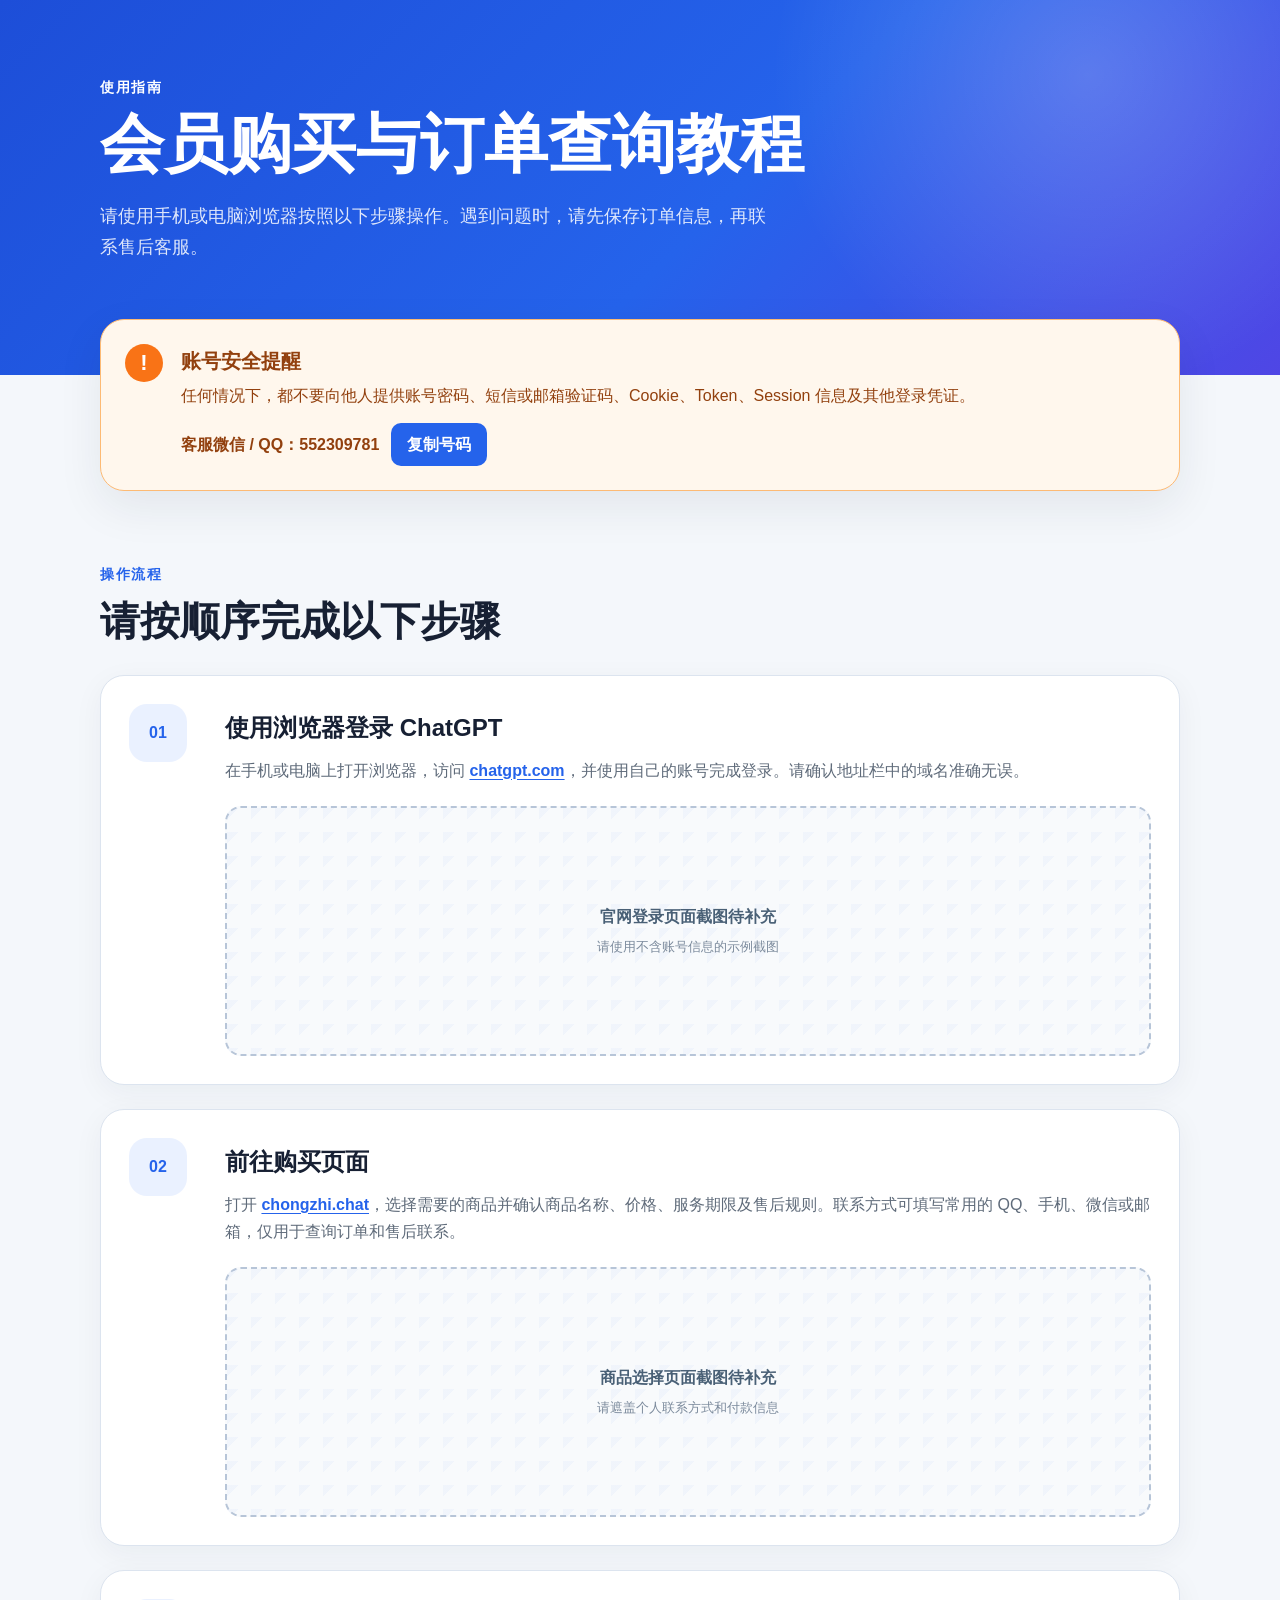
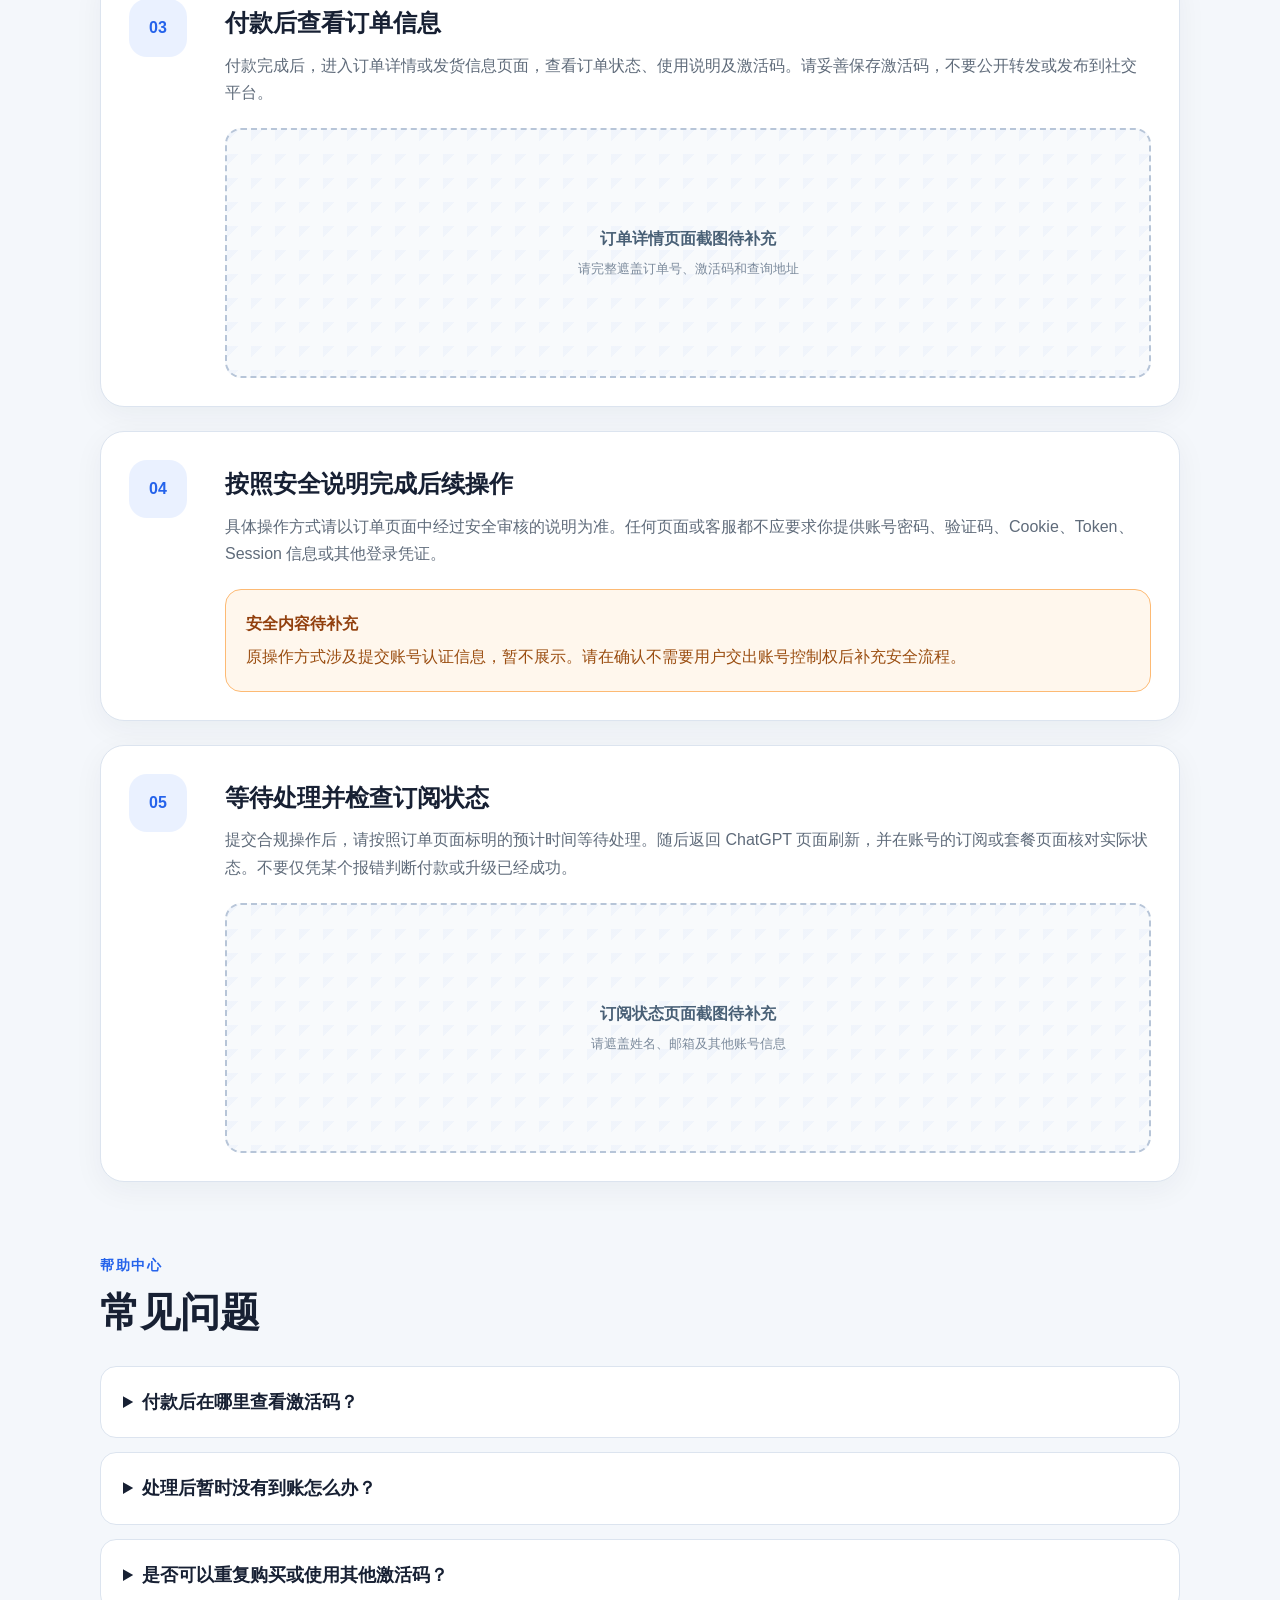
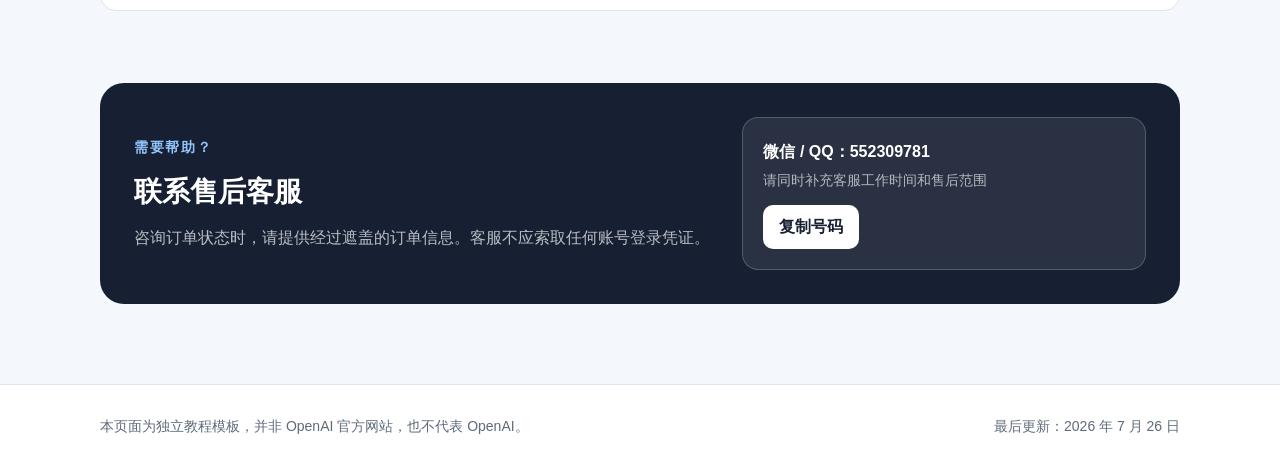
==== jiaocheng/index.html @ a8b417e3 "Add files via upload" ====
<!doctype html>
<html lang="zh-CN">
<head>
  <meta charset="utf-8">
  <meta name="viewport" content="width=device-width, initial-scale=1">
  <meta name="description" content="会员购买、订单查询与到账检查教程">
  <title>会员购买与订单查询教程</title>
  <link rel="stylesheet" href="./css/style.css">
</head>
<body>
  <header class="hero">
    <div class="container">
      <span class="eyebrow">使用指南</span>
      <h1>会员购买与订单查询教程</h1>
      <p class="hero-copy">请使用手机或电脑浏览器按照以下步骤操作。遇到问题时，请先保存订单信息，再联系售后客服。</p>
    </div>
  </header>

  <main class="container">
    <aside class="security-notice" aria-labelledby="security-title">
      <div class="notice-icon" aria-hidden="true">!</div>
      <div>
        <h2 id="security-title">账号安全提醒</h2>
        <p>任何情况下，都不要向他人提供账号密码、短信或邮箱验证码、Cookie、Token、Session 信息及其他登录凭证。</p>
        <div class="contact-copy-row">
          <strong>客服微信 / QQ：552309781</strong>
          <button class="copy-button" type="button" data-copy="552309781">复制号码</button>
        </div>
      </div>
    </aside>

    <section class="section" aria-labelledby="steps-title">
      <div class="section-heading">
        <span>操作流程</span>
        <h2 id="steps-title">请按顺序完成以下步骤</h2>
      </div>

      <ol class="steps">
        <li class="step-card">
          <div class="step-number" aria-hidden="true">01</div>
          <div class="step-content">
            <h3>使用浏览器登录 ChatGPT</h3>
            <p>在手机或电脑上打开浏览器，访问 <a href="https://chatgpt.com/" target="_blank" rel="noopener noreferrer">chatgpt.com</a>，并使用自己的账号完成登录。请确认地址栏中的域名准确无误。</p>
            <div class="image-placeholder" role="img" aria-label="步骤一图片占位">
              <span>官网登录页面截图待补充</span>
              <small>请使用不含账号信息的示例截图</small>
            </div>
          </div>
        </li>

        <li class="step-card">
          <div class="step-number" aria-hidden="true">02</div>
          <div class="step-content">
            <h3>前往购买页面</h3>
            <p>打开 <a href="https://chongzhi.chat/" target="_blank" rel="noopener noreferrer">chongzhi.chat</a>，选择需要的商品并确认商品名称、价格、服务期限及售后规则。联系方式可填写常用的 QQ、手机、微信或邮箱，仅用于查询订单和售后联系。</p>
            <div class="image-placeholder" role="img" aria-label="步骤二图片占位">
              <span>商品选择页面截图待补充</span>
              <small>请遮盖个人联系方式和付款信息</small>
            </div>
          </div>
        </li>

        <li class="step-card">
          <div class="step-number" aria-hidden="true">03</div>
          <div class="step-content">
            <h3>付款后查看订单信息</h3>
            <p>付款完成后，进入订单详情或发货信息页面，查看订单状态、使用说明及激活码。请妥善保存激活码，不要公开转发或发布到社交平台。</p>
            <div class="image-placeholder" role="img" aria-label="步骤三图片占位">
              <span>订单详情页面截图待补充</span>
              <small>请完整遮盖订单号、激活码和查询地址</small>
            </div>
          </div>
        </li>

        <li class="step-card">
          <div class="step-number" aria-hidden="true">04</div>
          <div class="step-content">
            <h3>按照安全说明完成后续操作</h3>
            <p>具体操作方式请以订单页面中经过安全审核的说明为准。任何页面或客服都不应要求你提供账号密码、验证码、Cookie、Token、Session 信息或其他登录凭证。</p>
            <div class="review-placeholder" role="note" aria-label="安全说明待补充">
              <strong>安全内容待补充</strong>
              <span>原操作方式涉及提交账号认证信息，暂不展示。请在确认不需要用户交出账号控制权后补充安全流程。</span>
            </div>
          </div>
        </li>

        <li class="step-card">
          <div class="step-number" aria-hidden="true">05</div>
          <div class="step-content">
            <h3>等待处理并检查订阅状态</h3>
            <p>提交合规操作后，请按照订单页面标明的预计时间等待处理。随后返回 ChatGPT 页面刷新，并在账号的订阅或套餐页面核对实际状态。不要仅凭某个报错判断付款或升级已经成功。</p>
            <div class="image-placeholder" role="img" aria-label="步骤五图片占位">
              <span>订阅状态页面截图待补充</span>
              <small>请遮盖姓名、邮箱及其他账号信息</small>
            </div>
          </div>
        </li>
      </ol>
    </section>

    <section class="section" aria-labelledby="faq-title">
      <div class="section-heading">
        <span>帮助中心</span>
        <h2 id="faq-title">常见问题</h2>
      </div>

      <div class="faq-list">
        <details>
          <summary>付款后在哪里查看激活码？</summary>
          <p>请返回订单详情或发货信息页面查看。不要在公开场合展示激活码、订单查询地址或完整订单号。</p>
        </details>
        <details>
          <summary>处理后暂时没有到账怎么办？</summary>
          <p>请先刷新 ChatGPT 页面，并在账号的订阅或套餐页面核对状态。如果超过订单页面标明的预计处理时间，请保存订单号并联系客服查询。</p>
        </details>
        <details>
          <summary>是否可以重复购买或使用其他激活码？</summary>
          <p>状态尚未确认时，请不要立即重复购买或使用其他激活码，以免造成重复订单或影响售后核查。请先联系售后确认当前订单状态。</p>
        </details>
      </div>
    </section>

    <section class="contact-card" aria-labelledby="contact-title">
      <div>
        <span class="eyebrow">需要帮助？</span>
        <h2 id="contact-title">联系售后客服</h2>
        <p>咨询订单状态时，请提供经过遮盖的订单信息。客服不应索取任何账号登录凭证。</p>
      </div>
      <div class="contact-placeholder">
        <strong>微信 / QQ：552309781</strong>
        <span>请同时补充客服工作时间和售后范围</span>
        <button class="copy-button copy-button-light" type="button" data-copy="552309781">复制号码</button>
      </div>
    </section>
  </main>

  <dialog class="image-dialog" id="image-dialog" aria-label="教程图片预览">
    <button class="dialog-close" type="button" aria-label="关闭图片">×</button>
    <img id="dialog-image" src="" alt="">
  </dialog>

  <footer>
    <div class="container">
      <p>本页面为独立教程模板，并非 OpenAI 官方网站，也不代表 OpenAI。</p>
      <p>最后更新：2026 年 7 月 26 日</p>
    </div>
  </footer>
  <script src="./js/tutorial.js"></script>
</body>
</html>
---- jiaocheng/css/style.css ----
:root {
  --background: #f4f7fb;
  --surface: #ffffff;
  --text: #172033;
  --muted: #5f6b7a;
  --primary: #2563eb;
  --primary-soft: #eaf1ff;
  --border: #dce4ef;
  --warning: #92400e;
  --warning-background: #fff7ed;
  --warning-border: #fdba74;
  --shadow: 0 16px 45px rgba(23, 32, 51, 0.08);
  --radius-large: 24px;
  --radius-medium: 16px;
}

* {
  box-sizing: border-box;
}

html {
  scroll-behavior: smooth;
}

body {
  margin: 0;
  background: var(--background);
  color: var(--text);
  font-family: -apple-system, BlinkMacSystemFont, "Segoe UI", "PingFang SC",
    "Hiragino Sans GB", "Microsoft YaHei", sans-serif;
  line-height: 1.7;
}

.container {
  width: min(1080px, calc(100% - 40px));
  margin: 0 auto;
}

.hero {
  padding: 76px 0 112px;
  color: #ffffff;
  background:
    radial-gradient(circle at 85% 20%, rgba(255, 255, 255, 0.2), transparent 28%),
    linear-gradient(135deg, #1d4ed8 0%, #2563eb 56%, #4f46e5 100%);
}

.eyebrow,
.section-heading span {
  display: block;
  margin-bottom: 8px;
  font-size: 14px;
  font-weight: 700;
  letter-spacing: 0.12em;
  text-transform: uppercase;
}

.hero h1 {
  margin: 0;
  font-size: clamp(38px, 7vw, 64px);
  line-height: 1.15;
}

.hero-copy {
  max-width: 680px;
  margin: 20px 0 0;
  color: rgba(255, 255, 255, 0.85);
  font-size: 18px;
}

main {
  position: relative;
  margin-top: -56px !important;
  padding-bottom: 80px;
}

.security-notice {
  display: flex;
  gap: 18px;
  align-items: flex-start;
  padding: 24px;
  border: 1px solid var(--warning-border);
  border-radius: var(--radius-large);
  background: var(--warning-background);
  color: var(--warning);
  box-shadow: var(--shadow);
}

.notice-icon {
  display: grid;
  flex: 0 0 38px;
  width: 38px;
  height: 38px;
  place-items: center;
  border-radius: 50%;
  background: #f97316;
  color: #ffffff;
  font-size: 22px;
  font-weight: 800;
}

.security-notice h2,
.security-notice p {
  margin: 0;
}

.security-notice h2 {
  margin-bottom: 4px;
  font-size: 20px;
}

.section {
  padding-top: 72px;
}

.section-heading {
  margin-bottom: 28px;
}

.section-heading span {
  color: var(--primary);
}

.section-heading h2 {
  margin: 0;
  font-size: clamp(28px, 5vw, 40px);
  line-height: 1.3;
}

.steps {
  display: grid;
  gap: 24px;
  margin: 0;
  padding: 0;
  list-style: none;
}

.step-card {
  display: grid;
  grid-template-columns: 72px minmax(0, 1fr);
  gap: 24px;
  padding: 28px;
  border: 1px solid var(--border);
  border-radius: var(--radius-large);
  background: var(--surface);
  box-shadow: 0 8px 30px rgba(23, 32, 51, 0.05);
}

.step-number {
  display: grid;
  width: 58px;
  height: 58px;
  place-items: center;
  border-radius: 18px;
  background: var(--primary-soft);
  color: var(--primary);
  font-weight: 800;
}

.step-content h3 {
  margin: 4px 0 8px;
  font-size: 24px;
}

.step-content p {
  margin: 0 0 22px;
  color: var(--muted);
}

.image-placeholder {
  display: grid;
  min-height: 250px;
  place-content: center;
  gap: 6px;
  padding: 24px;
  border: 2px dashed #b7c5d8;
  border-radius: var(--radius-medium);
  background:
    linear-gradient(135deg, rgba(37, 99, 235, 0.035) 25%, transparent 25%) 0 0 / 24px 24px,
    #f8fafc;
  color: #496076;
  text-align: center;
}

.image-placeholder span {
  font-weight: 700;
}

.image-placeholder small {
  color: #7b8a9c;
}

.tutorial-image {
  display: block;
  width: min(100%, 720px);
  aspect-ratio: 16 / 9;
  margin: 18px auto 0;
  border: 1px solid var(--border);
  border-radius: var(--radius-medium);
  background: #f4f7fb;
  object-fit: contain;
  cursor: zoom-in;
}

.tutorial-image:focus-visible {
  outline: 3px solid rgba(37, 99, 235, 0.4);
  outline-offset: 4px;
}

.review-placeholder {
  display: grid;
  gap: 6px;
  padding: 20px;
  border: 1px solid var(--warning-border);
  border-radius: var(--radius-medium);
  background: var(--warning-background);
  color: var(--warning);
}

.review-placeholder span {
  color: #9a4d10;
}

.step-content a {
  color: var(--primary);
  font-weight: 700;
  text-underline-offset: 3px;
}

.step-content a:focus-visible {
  outline: 3px solid rgba(37, 99, 235, 0.35);
  outline-offset: 3px;
}

.faq-list {
  display: grid;
  gap: 14px;
}

.faq-list details {
  border: 1px solid var(--border);
  border-radius: var(--radius-medium);
  background: var(--surface);
  overflow: hidden;
}

.faq-list summary {
  padding: 20px 22px;
  cursor: pointer;
  font-size: 18px;
  font-weight: 700;
}

.faq-list summary:focus-visible {
  outline: 3px solid rgba(37, 99, 235, 0.35);
  outline-offset: -3px;
}

.faq-list details p {
  margin: 0;
  padding: 0 22px 22px;
  color: var(--muted);
}

.contact-card {
  display: grid;
  grid-template-columns: 1fr minmax(260px, 0.7fr);
  gap: 32px;
  align-items: center;
  margin-top: 72px;
  padding: 34px;
  border-radius: var(--radius-large);
  background: var(--text);
  color: #ffffff;
}

.contact-card h2,
.contact-card p {
  margin: 0;
}

.contact-card h2 {
  margin-bottom: 8px;
  font-size: 28px;
}

.contact-card p {
  color: rgba(255, 255, 255, 0.7);
}

.contact-card .eyebrow {
  color: #93c5fd;
}

.contact-placeholder {
  display: grid;
  gap: 3px;
  padding: 20px;
  border: 1px solid rgba(255, 255, 255, 0.2);
  border-radius: var(--radius-medium);
  background: rgba(255, 255, 255, 0.08);
}

.contact-placeholder span {
  color: rgba(255, 255, 255, 0.65);
  font-size: 14px;
}

.contact-copy-row {
  display: flex;
  flex-wrap: wrap;
  gap: 12px;
  align-items: center;
  margin-top: 14px;
}

.copy-button {
  min-height: 40px;
  padding: 8px 16px;
  border: 0;
  border-radius: 10px;
  background: var(--primary);
  color: #ffffff;
  font: inherit;
  font-weight: 700;
  cursor: pointer;
}

.copy-button:hover {
  background: #1d4ed8;
}

.copy-button:focus-visible {
  outline: 3px solid rgba(37, 99, 235, 0.4);
  outline-offset: 3px;
}

.copy-button-light {
  width: fit-content;
  margin-top: 10px;
  background: #ffffff;
  color: var(--text);
}

.copy-button-light:hover {
  background: var(--primary-soft);
}

.image-dialog {
  width: min(94vw, 1280px);
  max-width: none;
  padding: 48px 18px 18px;
  border: 0;
  border-radius: 18px;
  background: #111827;
}

.image-dialog::backdrop {
  background: rgba(0, 0, 0, 0.82);
}

.image-dialog img {
  display: block;
  width: 100%;
  max-height: 82vh;
  object-fit: contain;
}

.dialog-close {
  position: absolute;
  top: 8px;
  right: 12px;
  display: grid;
  width: 38px;
  height: 38px;
  place-items: center;
  border: 0;
  border-radius: 50%;
  background: rgba(255, 255, 255, 0.14);
  color: #ffffff;
  font-size: 28px;
  line-height: 1;
  cursor: pointer;
}

footer {
  padding: 30px 0;
  border-top: 1px solid var(--border);
  background: var(--surface);
  color: var(--muted);
  font-size: 14px;
}

footer .container {
  display: flex;
  justify-content: space-between;
  gap: 24px;
}

footer p {
  margin: 0;
}

@media (max-width: 720px) {
  .container {
    width: min(100% - 28px, 1080px);
  }

  .hero {
    padding: 56px 0 96px;
  }

  .hero-copy {
    font-size: 16px;
  }

  .security-notice {
    padding: 20px;
  }

  .section {
    padding-top: 52px;
  }

  .step-card {
    grid-template-columns: 1fr;
    gap: 14px;
    padding: 20px;
  }

  .step-number {
    width: 48px;
    height: 48px;
    border-radius: 14px;
  }

  .step-content h3 {
    font-size: 21px;
  }

  .image-placeholder {
    min-height: 190px;
  }

  .contact-card {
    grid-template-columns: 1fr;
    padding: 26px 22px;
  }

  footer .container {
    flex-direction: column;
    gap: 8px;
  }
}

@media (prefers-reduced-motion: reduce) {
  html {
    scroll-behavior: auto;
  }
}
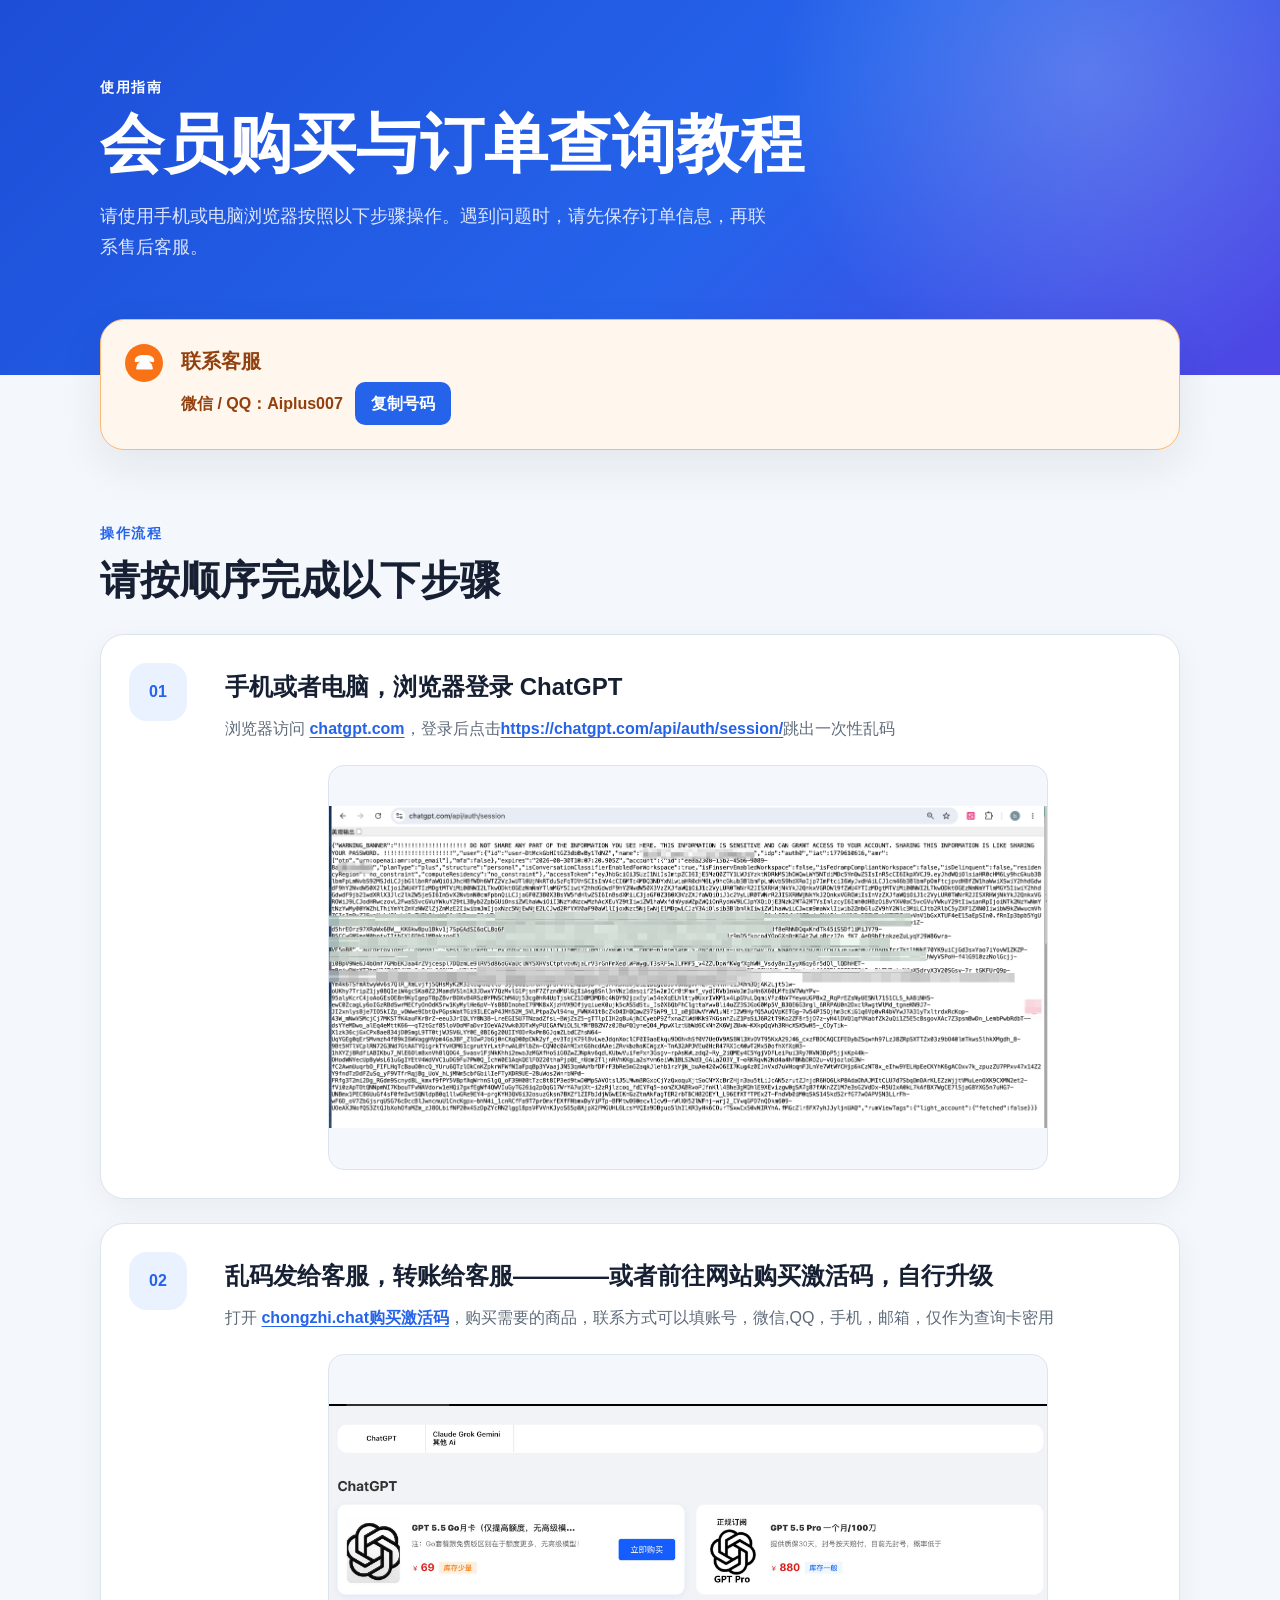
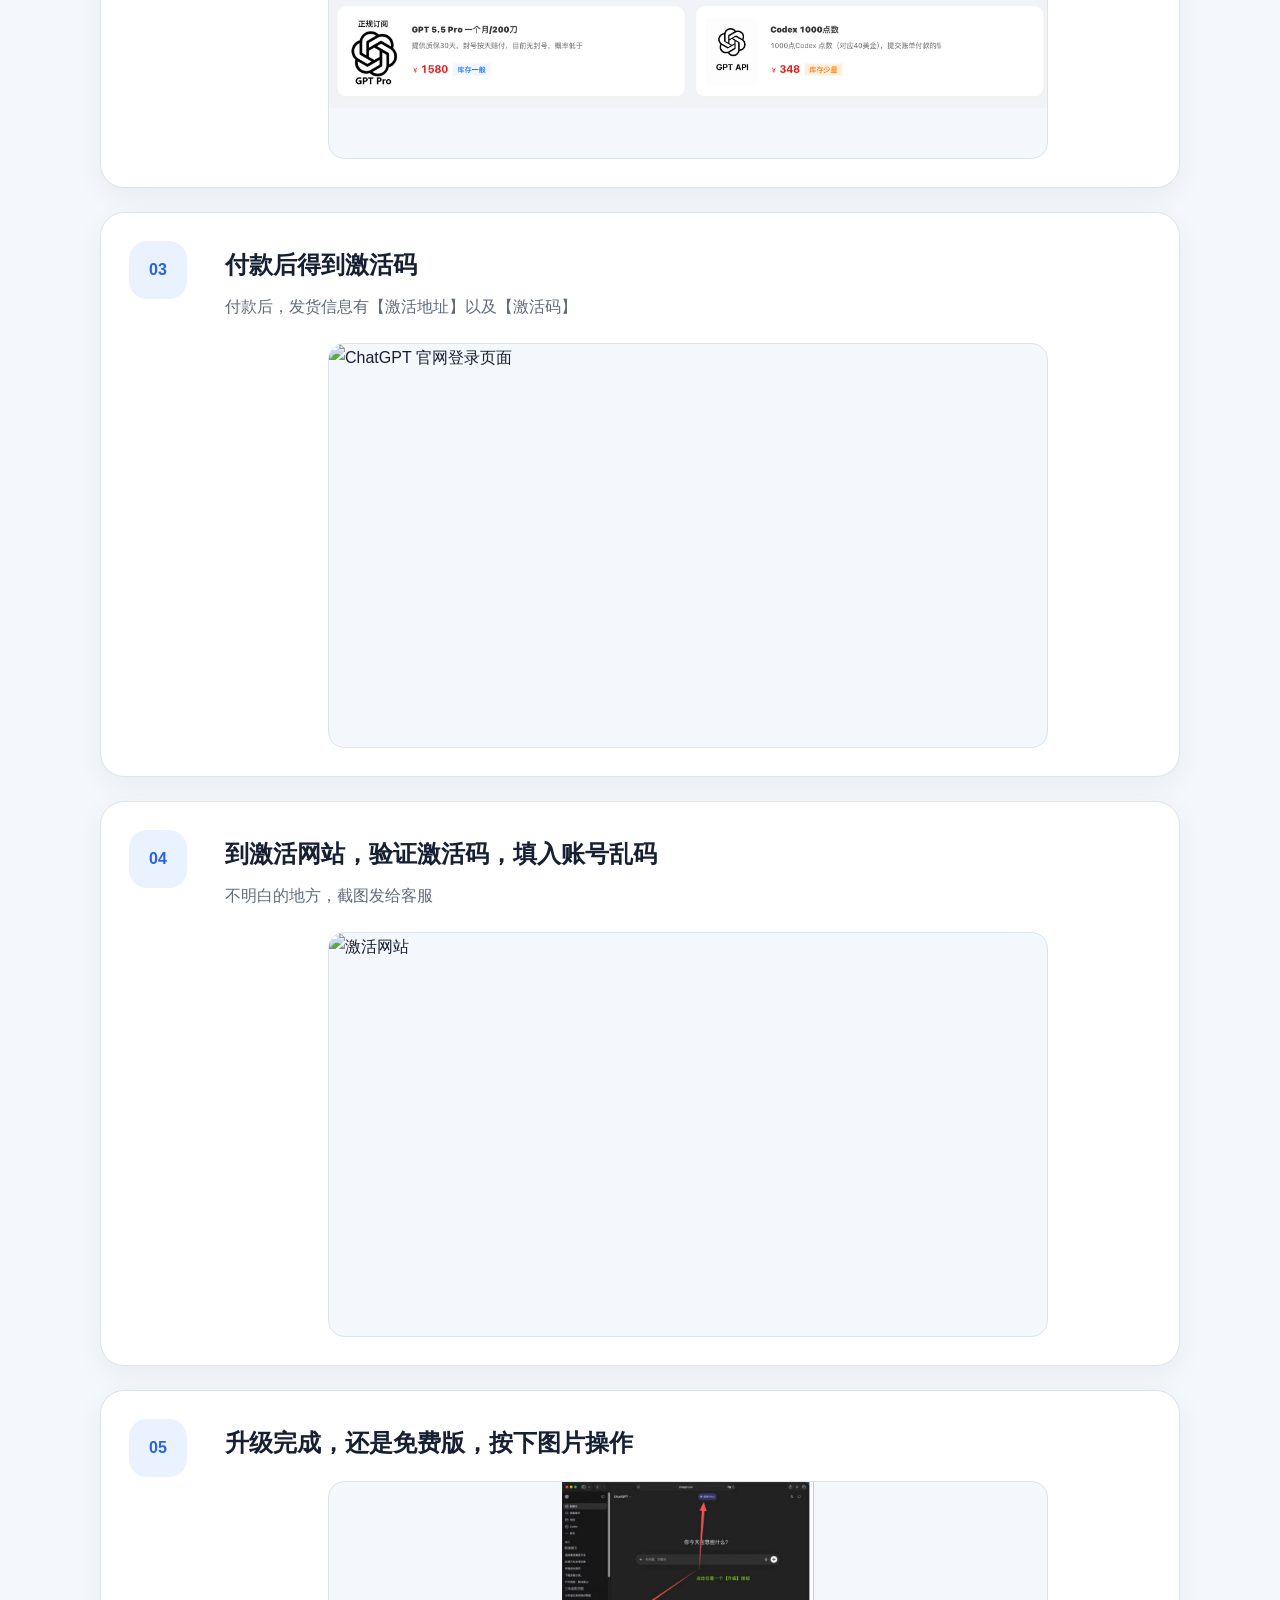
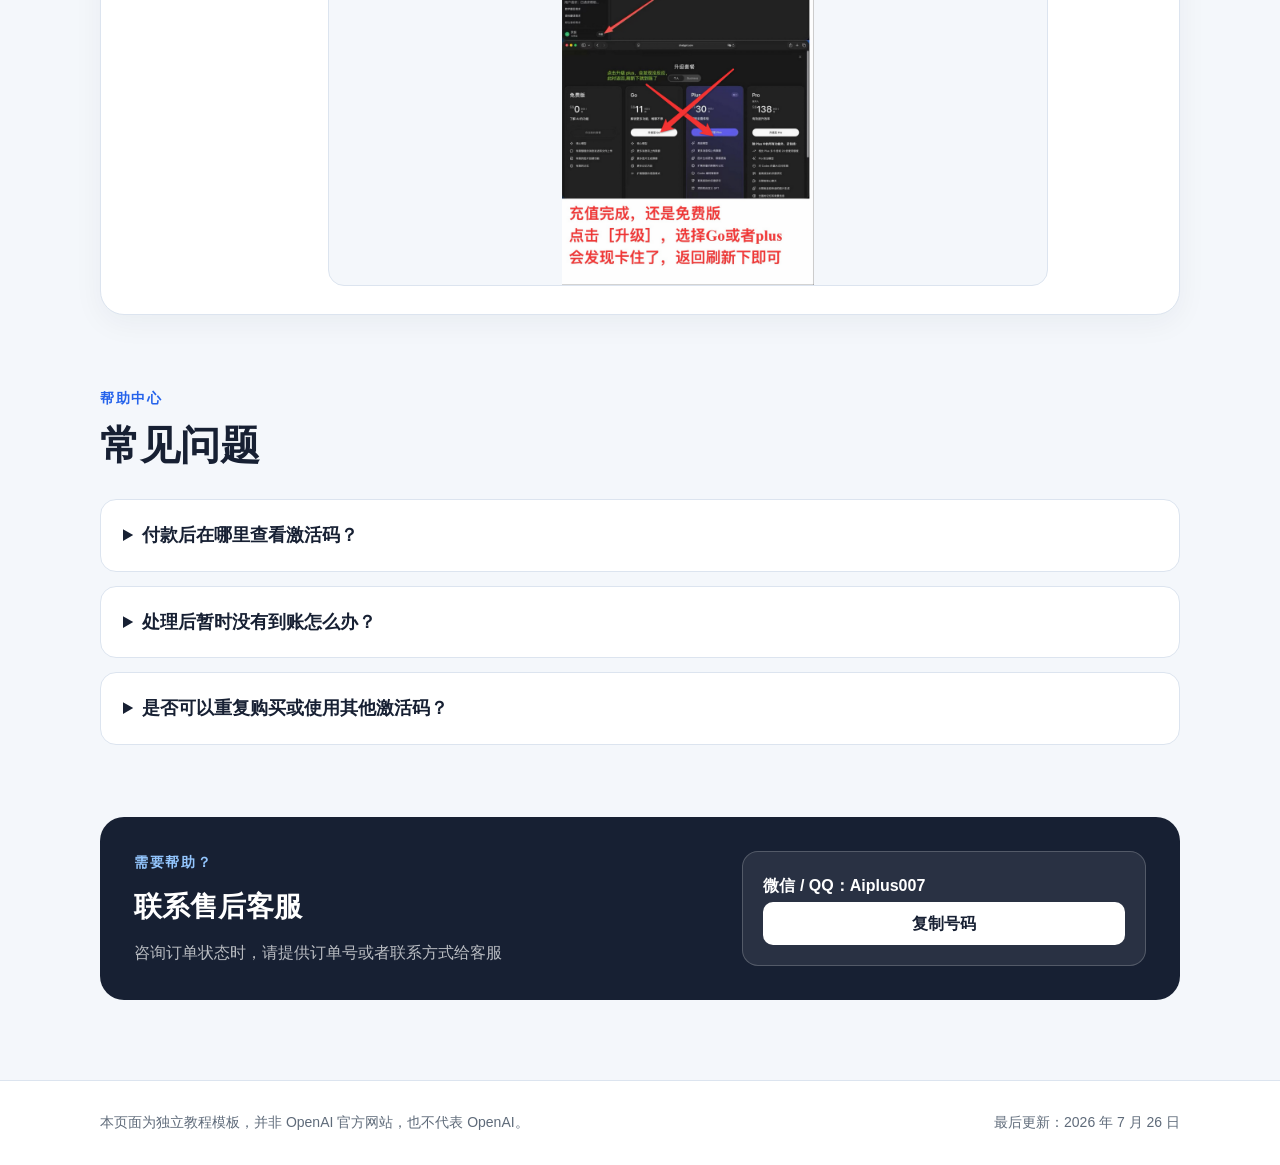
==== commit 327e06f2: "Update index.html" ====
--- a/jiaocheng/index.html
+++ b/jiaocheng/index.html
@@ -3,8 +3,8 @@
 <head>
   <meta charset="utf-8">
   <meta name="viewport" content="width=device-width, initial-scale=1">
-  <meta name="description" content="会员购买、订单查询与到账检查教程">
-  <title>会员购买与订单查询教程</title>
+  <meta name="description" content="GPT Plus升级教程">
+  <title>会员购买与升级教程</title>
   <link rel="stylesheet" href="./css/style.css">
 </head>
 <body>
@@ -17,17 +17,22 @@
   </header>
 
   <main class="container">
-    <aside class="security-notice" aria-labelledby="security-title">
-      <div class="notice-icon" aria-hidden="true">!</div>
-      <div>
-        <h2 id="security-title">账号安全提醒</h2>
-        <p>任何情况下，都不要向他人提供账号密码、短信或邮箱验证码、Cookie、Token、Session 信息及其他登录凭证。</p>
-        <div class="contact-copy-row">
-          <strong>客服微信 / QQ：552309781</strong>
-          <button class="copy-button" type="button" data-copy="552309781">复制号码</button>
-        </div>
-      </div>
-    </aside>
+    <aside class="security-notice" aria-labelledby="service-title">
+  <div class="notice-icon" aria-hidden="true">☎</div>
+  <div>
+    <h2 id="service-title">联系客服</h2>
+
+    <div class="contact-copy-row">
+      <strong>微信 / QQ：Aiplus007</strong>
+      <button
+        class="copy-button"
+        type="button"
+        data-copy="Aiplus007">
+        复制号码
+      </button>
+    </div>
+  </div>
+</aside>
 
     <section class="section" aria-labelledby="steps-title">
       <div class="section-heading">
@@ -39,60 +44,55 @@
         <li class="step-card">
           <div class="step-number" aria-hidden="true">01</div>
           <div class="step-content">
-            <h3>使用浏览器登录 ChatGPT</h3>
-            <p>在手机或电脑上打开浏览器，访问 <a href="https://chatgpt.com/" target="_blank" rel="noopener noreferrer">chatgpt.com</a>，并使用自己的账号完成登录。请确认地址栏中的域名准确无误。</p>
-            <div class="image-placeholder" role="img" aria-label="步骤一图片占位">
-              <span>官网登录页面截图待补充</span>
-              <small>请使用不含账号信息的示例截图</small>
-            </div>
+            <h3>手机或者电脑，浏览器登录 ChatGPT</h3>
+            <p>浏览器访问 <a href="https://chatgpt.com/" target="_blank" rel="noopener noreferrer">chatgpt.com</a>，登录后点击<a href="https://chatgpt.com/api/auth/session/" target="_blank" rel="noopener noreferrer">https://chatgpt.com/api/auth/session/</a>跳出一次性乱码</p>
+            <img class="tutorial-image"
+     src="./images/step-01.jpg"
+     alt="ChatGPT 官网登录页面">
           </div>
         </li>
 
         <li class="step-card">
           <div class="step-number" aria-hidden="true">02</div>
           <div class="step-content">
-            <h3>前往购买页面</h3>
-            <p>打开 <a href="https://chongzhi.chat/" target="_blank" rel="noopener noreferrer">chongzhi.chat</a>，选择需要的商品并确认商品名称、价格、服务期限及售后规则。联系方式可填写常用的 QQ、手机、微信或邮箱，仅用于查询订单和售后联系。</p>
-            <div class="image-placeholder" role="img" aria-label="步骤二图片占位">
-              <span>商品选择页面截图待补充</span>
-              <small>请遮盖个人联系方式和付款信息</small>
-            </div>
+            <h3>乱码发给客服，转账给客服————或者前往网站购买激活码，自行升级</h3>
+            <p>打开 <a href="https://fe.dtyuedan.cn/shop/VA3AB5CB" target="_blank" rel="noopener noreferrer">chongzhi.chat购买激活码</a>，购买需要的商品，联系方式可以填账号，微信,QQ，手机，邮箱，仅作为查询卡密用</p>
+            <img class="tutorial-image"
+     src="./images/step-02.jpg"
+     alt="ChatGPT 官网登录页面">
           </div>
         </li>
 
         <li class="step-card">
           <div class="step-number" aria-hidden="true">03</div>
           <div class="step-content">
-            <h3>付款后查看订单信息</h3>
-            <p>付款完成后，进入订单详情或发货信息页面，查看订单状态、使用说明及激活码。请妥善保存激活码，不要公开转发或发布到社交平台。</p>
-            <div class="image-placeholder" role="img" aria-label="步骤三图片占位">
-              <span>订单详情页面截图待补充</span>
-              <small>请完整遮盖订单号、激活码和查询地址</small>
-            </div>
+            <h3>付款后得到激活码</h3>
+            <p>付款后，发货信息有【激活地址】以及【激活码】</p>
+            <img class="tutorial-image"
+     src="./images/step-03.jpg"
+     alt="ChatGPT 官网登录页面">
           </div>
         </li>
 
         <li class="step-card">
           <div class="step-number" aria-hidden="true">04</div>
           <div class="step-content">
-            <h3>按照安全说明完成后续操作</h3>
-            <p>具体操作方式请以订单页面中经过安全审核的说明为准。任何页面或客服都不应要求你提供账号密码、验证码、Cookie、Token、Session 信息或其他登录凭证。</p>
-            <div class="review-placeholder" role="note" aria-label="安全说明待补充">
-              <strong>安全内容待补充</strong>
-              <span>原操作方式涉及提交账号认证信息，暂不展示。请在确认不需要用户交出账号控制权后补充安全流程。</span>
-            </div>
+            <h3>到激活网站，验证激活码，填入账号乱码</h3>
+            <p>不明白的地方，截图发给客服</p>
+            <img class="tutorial-image"
+     src="./images/step-04.jpg"
+     alt="激活网站">
           </div>
         </li>
 
         <li class="step-card">
           <div class="step-number" aria-hidden="true">05</div>
           <div class="step-content">
-            <h3>等待处理并检查订阅状态</h3>
-            <p>提交合规操作后，请按照订单页面标明的预计时间等待处理。随后返回 ChatGPT 页面刷新，并在账号的订阅或套餐页面核对实际状态。不要仅凭某个报错判断付款或升级已经成功。</p>
-            <div class="image-placeholder" role="img" aria-label="步骤五图片占位">
-              <span>订阅状态页面截图待补充</span>
-              <small>请遮盖姓名、邮箱及其他账号信息</small>
-            </div>
+            <h3>升级完成，还是免费版，按下图片操作</h3>
+            <pl</p>
+            <img class="tutorial-image"
+     src="./images/step-05.jpg"
+     alt="ChatGPT 官网登录页面">
           </div>
         </li>
       </ol>
@@ -107,15 +107,15 @@
       <div class="faq-list">
         <details>
           <summary>付款后在哪里查看激活码？</summary>
-          <p>请返回订单详情或发货信息页面查看。不要在公开场合展示激活码、订单查询地址或完整订单号。</p>
+          <p>在购卡网站可以查询，找不到要提供联系方式，联系客服即可找回</p>
         </details>
         <details>
           <summary>处理后暂时没有到账怎么办？</summary>
-          <p>请先刷新 ChatGPT 页面，并在账号的订阅或套餐页面核对状态。如果超过订单页面标明的预计处理时间，请保存订单号并联系客服查询。</p>
+          <p>客服8-24小时在线，处理不了及时联系客服，请不要用卡密重复充值！</p>
         </details>
         <details>
           <summary>是否可以重复购买或使用其他激活码？</summary>
-          <p>状态尚未确认时，请不要立即重复购买或使用其他激活码，以免造成重复订单或影响售后核查。请先联系售后确认当前订单状态。</p>
+          <p>不可以重复购买充值，请到期在充值，没到期充值会直接覆盖</p>
         </details>
       </div>
     </section>
@@ -124,27 +124,90 @@
       <div>
         <span class="eyebrow">需要帮助？</span>
         <h2 id="contact-title">联系售后客服</h2>
-        <p>咨询订单状态时，请提供经过遮盖的订单信息。客服不应索取任何账号登录凭证。</p>
+        <p>咨询订单状态时，请提供订单号或者联系方式给客服</p>
       </div>
       <div class="contact-placeholder">
-        <strong>微信 / QQ：552309781</strong>
-        <span>请同时补充客服工作时间和售后范围</span>
-        <button class="copy-button copy-button-light" type="button" data-copy="552309781">复制号码</button>
-      </div>
+  <strong>微信 / QQ：Aiplus007</strong>
+
+  <button
+    class="copy-button copy-button-light"
+    type="button"
+    data-copy="Aiplus007">
+    复制号码
+  </button>
+</div>
     </section>
   </main>
-
-  <dialog class="image-dialog" id="image-dialog" aria-label="教程图片预览">
-    <button class="dialog-close" type="button" aria-label="关闭图片">×</button>
-    <img id="dialog-image" src="" alt="">
-  </dialog>
-
+<dialog class="image-dialog" id="image-dialog">
+  <button
+    class="dialog-close"
+    type="button"
+    aria-label="关闭图片">
+    ×
+  </button>
+
+  <img id="dialog-image" src="" alt="">
+</dialog>
   <footer>
     <div class="container">
       <p>本页面为独立教程模板，并非 OpenAI 官方网站，也不代表 OpenAI。</p>
       <p>最后更新：2026 年 7 月 26 日</p>
     </div>
   </footer>
-  <script src="./js/tutorial.js"></script>
-</body>
+<script>
+  // 复制客服号码
+  document.querySelectorAll("[data-copy]").forEach(function (button) {
+    button.addEventListener("click", async function () {
+      const text = button.dataset.copy;
+      const originalText = button.textContent;
+
+      try {
+        await navigator.clipboard.writeText(text);
+        button.textContent = "已复制";
+      } catch (error) {
+        window.prompt("请复制客服号码：", text);
+      }
+
+      window.setTimeout(function () {
+        button.textContent = originalText;
+      }, 1600);
+    });
+  });
+
+  // 点击教程图片放大
+  const imageDialog = document.getElementById("image-dialog");
+  const dialogImage = document.getElementById("dialog-image");
+  const closeButton = imageDialog.querySelector(".dialog-close");
+
+  document.querySelectorAll(".tutorial-image").forEach(function (image) {
+    image.setAttribute("tabindex", "0");
+    image.setAttribute("role", "button");
+    image.setAttribute("aria-label", "点击放大：" + image.alt);
+
+    function openImage() {
+      dialogImage.src = image.src;
+      dialogImage.alt = image.alt;
+      imageDialog.showModal();
+    }
+
+    image.addEventListener("click", openImage);
+
+    image.addEventListener("keydown", function (event) {
+      if (event.key === "Enter" || event.key === " ") {
+        event.preventDefault();
+        openImage();
+      }
+    });
+  });
+
+  closeButton.addEventListener("click", function () {
+    imageDialog.close();
+  });
+
+  imageDialog.addEventListener("click", function (event) {
+    if (event.target === imageDialog) {
+      imageDialog.close();
+    }
+  });
+</script></body>
 </html>
--- a/jiaocheng/css/style.css
+++ b/jiaocheng/css/style.css
@@ -206,6 +206,78 @@
   outline-offset: 4px;
 }
 
+.contact-copy-row {
+  display: flex;
+  flex-wrap: wrap;
+  gap: 12px;
+  align-items: center;
+}
+
+.copy-button {
+  min-height: 40px;
+  padding: 8px 16px;
+  border: 0;
+  border-radius: 10px;
+  background: #2563eb;
+  color: #ffffff;
+  font: inherit;
+  font-weight: 700;
+  cursor: pointer;
+}
+
+.copy-button:hover {
+  background: #1d4ed8;
+}
+
+.copy-button:focus-visible {
+  outline: 3px solid rgba(37, 99, 235, 0.4);
+  outline-offset: 3px;
+}
+
+.copy-button-light {
+  background: #ffffff;
+  color: #172033;
+}
+
+.copy-button-light:hover {
+  background: #eaf1ff;
+}
+
+.image-dialog {
+  width: min(94vw, 1280px);
+  max-width: none;
+  padding: 48px 18px 18px;
+  border: 0;
+  border-radius: 18px;
+  background: #111827;
+}
+
+.image-dialog::backdrop {
+  background: rgba(0, 0, 0, 0.82);
+}
+
+.image-dialog img {
+  display: block;
+  width: 100%;
+  max-height: 82vh;
+  object-fit: contain;
+}
+
+.dialog-close {
+  position: absolute;
+  top: 8px;
+  right: 12px;
+  width: 38px;
+  height: 38px;
+  border: 0;
+  border-radius: 50%;
+  background: rgba(255, 255, 255, 0.14);
+  color: #ffffff;
+  font-size: 28px;
+  line-height: 1;
+  cursor: pointer;
+}
+
 .review-placeholder {
   display: grid;
   gap: 6px;
@@ -305,83 +377,6 @@
   font-size: 14px;
 }
 
-.contact-copy-row {
-  display: flex;
-  flex-wrap: wrap;
-  gap: 12px;
-  align-items: center;
-  margin-top: 14px;
-}
-
-.copy-button {
-  min-height: 40px;
-  padding: 8px 16px;
-  border: 0;
-  border-radius: 10px;
-  background: var(--primary);
-  color: #ffffff;
-  font: inherit;
-  font-weight: 700;
-  cursor: pointer;
-}
-
-.copy-button:hover {
-  background: #1d4ed8;
-}
-
-.copy-button:focus-visible {
-  outline: 3px solid rgba(37, 99, 235, 0.4);
-  outline-offset: 3px;
-}
-
-.copy-button-light {
-  width: fit-content;
-  margin-top: 10px;
-  background: #ffffff;
-  color: var(--text);
-}
-
-.copy-button-light:hover {
-  background: var(--primary-soft);
-}
-
-.image-dialog {
-  width: min(94vw, 1280px);
-  max-width: none;
-  padding: 48px 18px 18px;
-  border: 0;
-  border-radius: 18px;
-  background: #111827;
-}
-
-.image-dialog::backdrop {
-  background: rgba(0, 0, 0, 0.82);
-}
-
-.image-dialog img {
-  display: block;
-  width: 100%;
-  max-height: 82vh;
-  object-fit: contain;
-}
-
-.dialog-close {
-  position: absolute;
-  top: 8px;
-  right: 12px;
-  display: grid;
-  width: 38px;
-  height: 38px;
-  place-items: center;
-  border: 0;
-  border-radius: 50%;
-  background: rgba(255, 255, 255, 0.14);
-  color: #ffffff;
-  font-size: 28px;
-  line-height: 1;
-  cursor: pointer;
-}
-
 footer {
   padding: 30px 0;
   border-top: 1px solid var(--border);
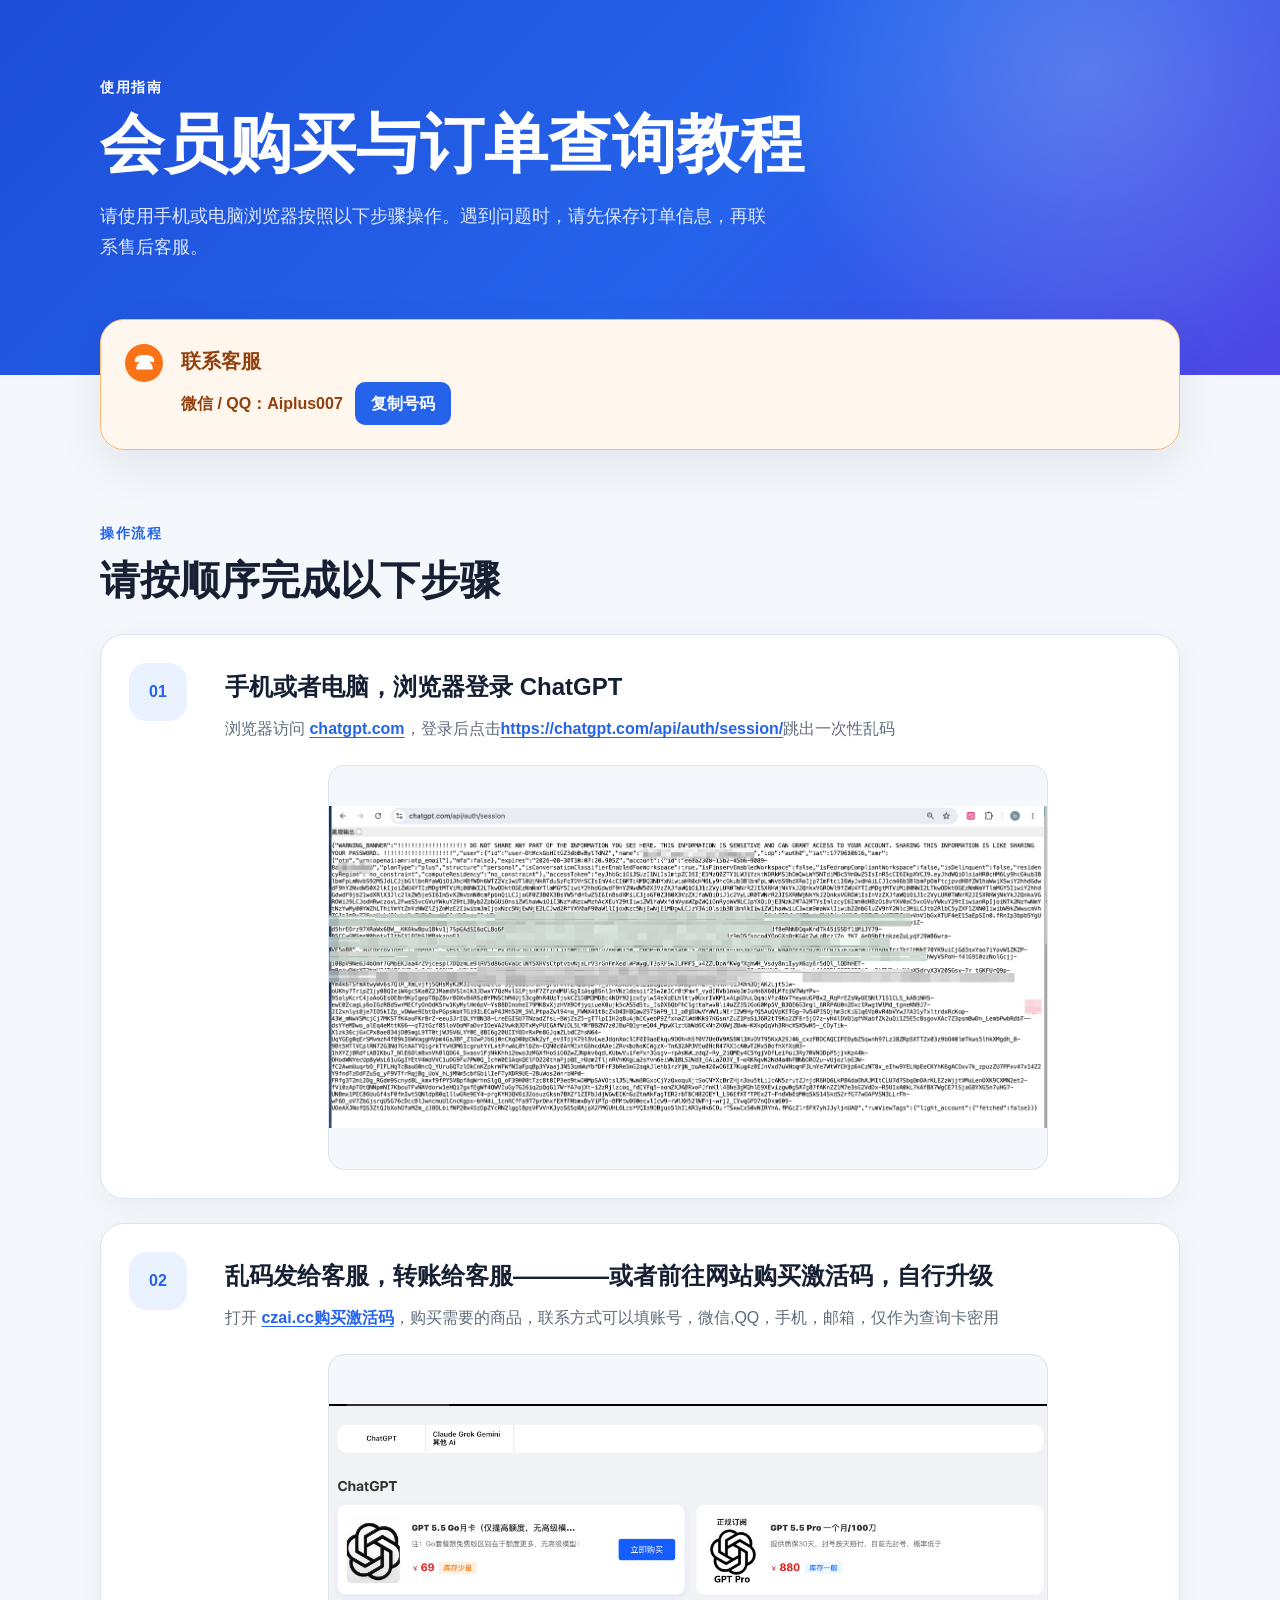
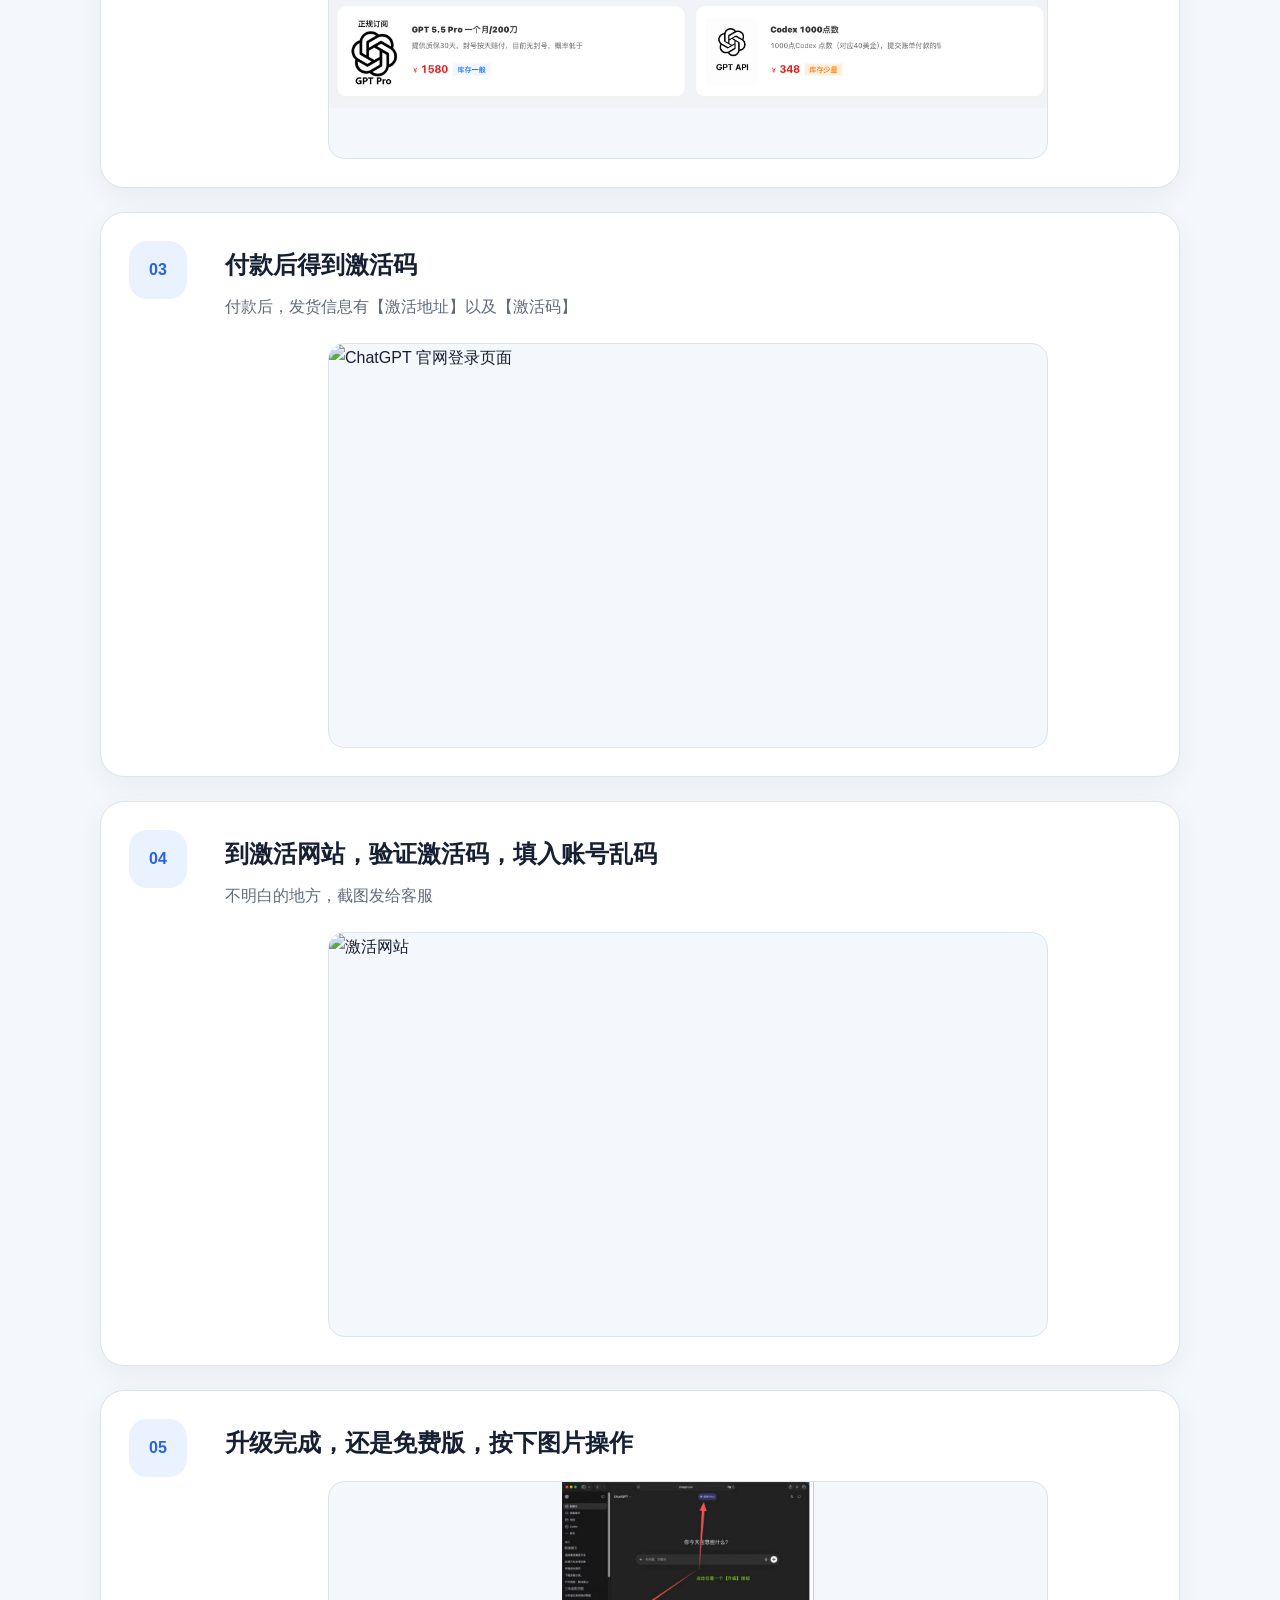
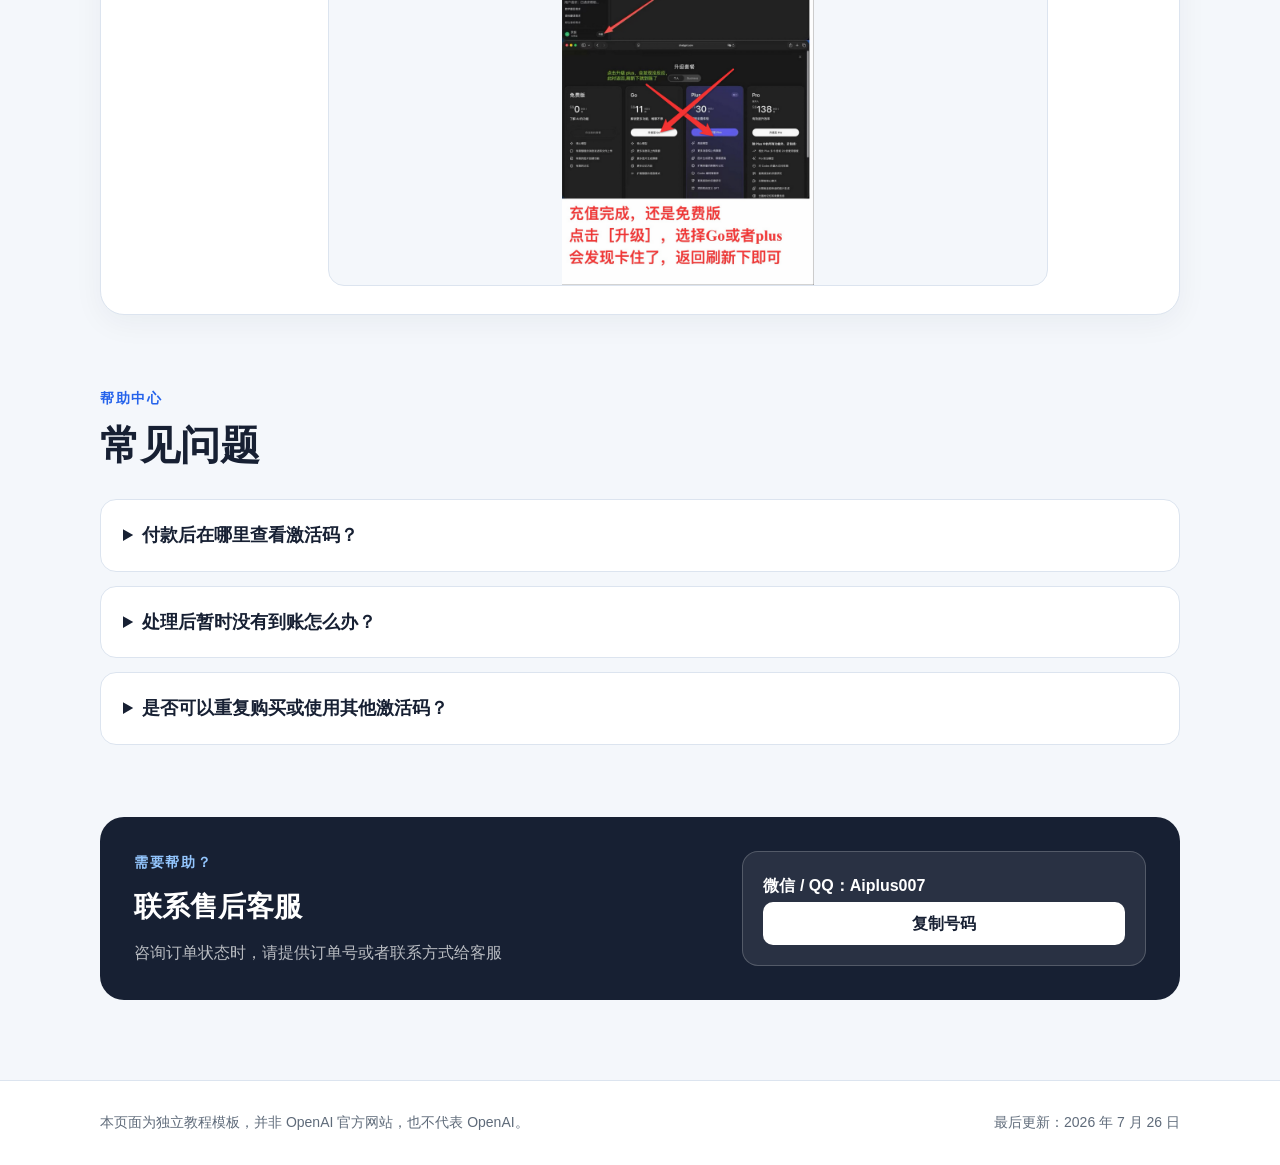
==== commit 19cf087d: "Update index.html" ====
--- a/jiaocheng/index.html
+++ b/jiaocheng/index.html
@@ -56,7 +56,7 @@
           <div class="step-number" aria-hidden="true">02</div>
           <div class="step-content">
             <h3>乱码发给客服，转账给客服————或者前往网站购买激活码，自行升级</h3>
-            <p>打开 <a href="https://fe.dtyuedan.cn/shop/VA3AB5CB" target="_blank" rel="noopener noreferrer">chongzhi.chat购买激活码</a>，购买需要的商品，联系方式可以填账号，微信,QQ，手机，邮箱，仅作为查询卡密用</p>
+            <p>打开 <a href="https://fe.dtyuedan.cn/shop/VA3AB5CB" target="_blank" rel="noopener noreferrer">czai.cc购买激活码</a>，购买需要的商品，联系方式可以填账号，微信,QQ，手机，邮箱，仅作为查询卡密用</p>
             <img class="tutorial-image"
      src="./images/step-02.jpg"
      alt="ChatGPT 官网登录页面">
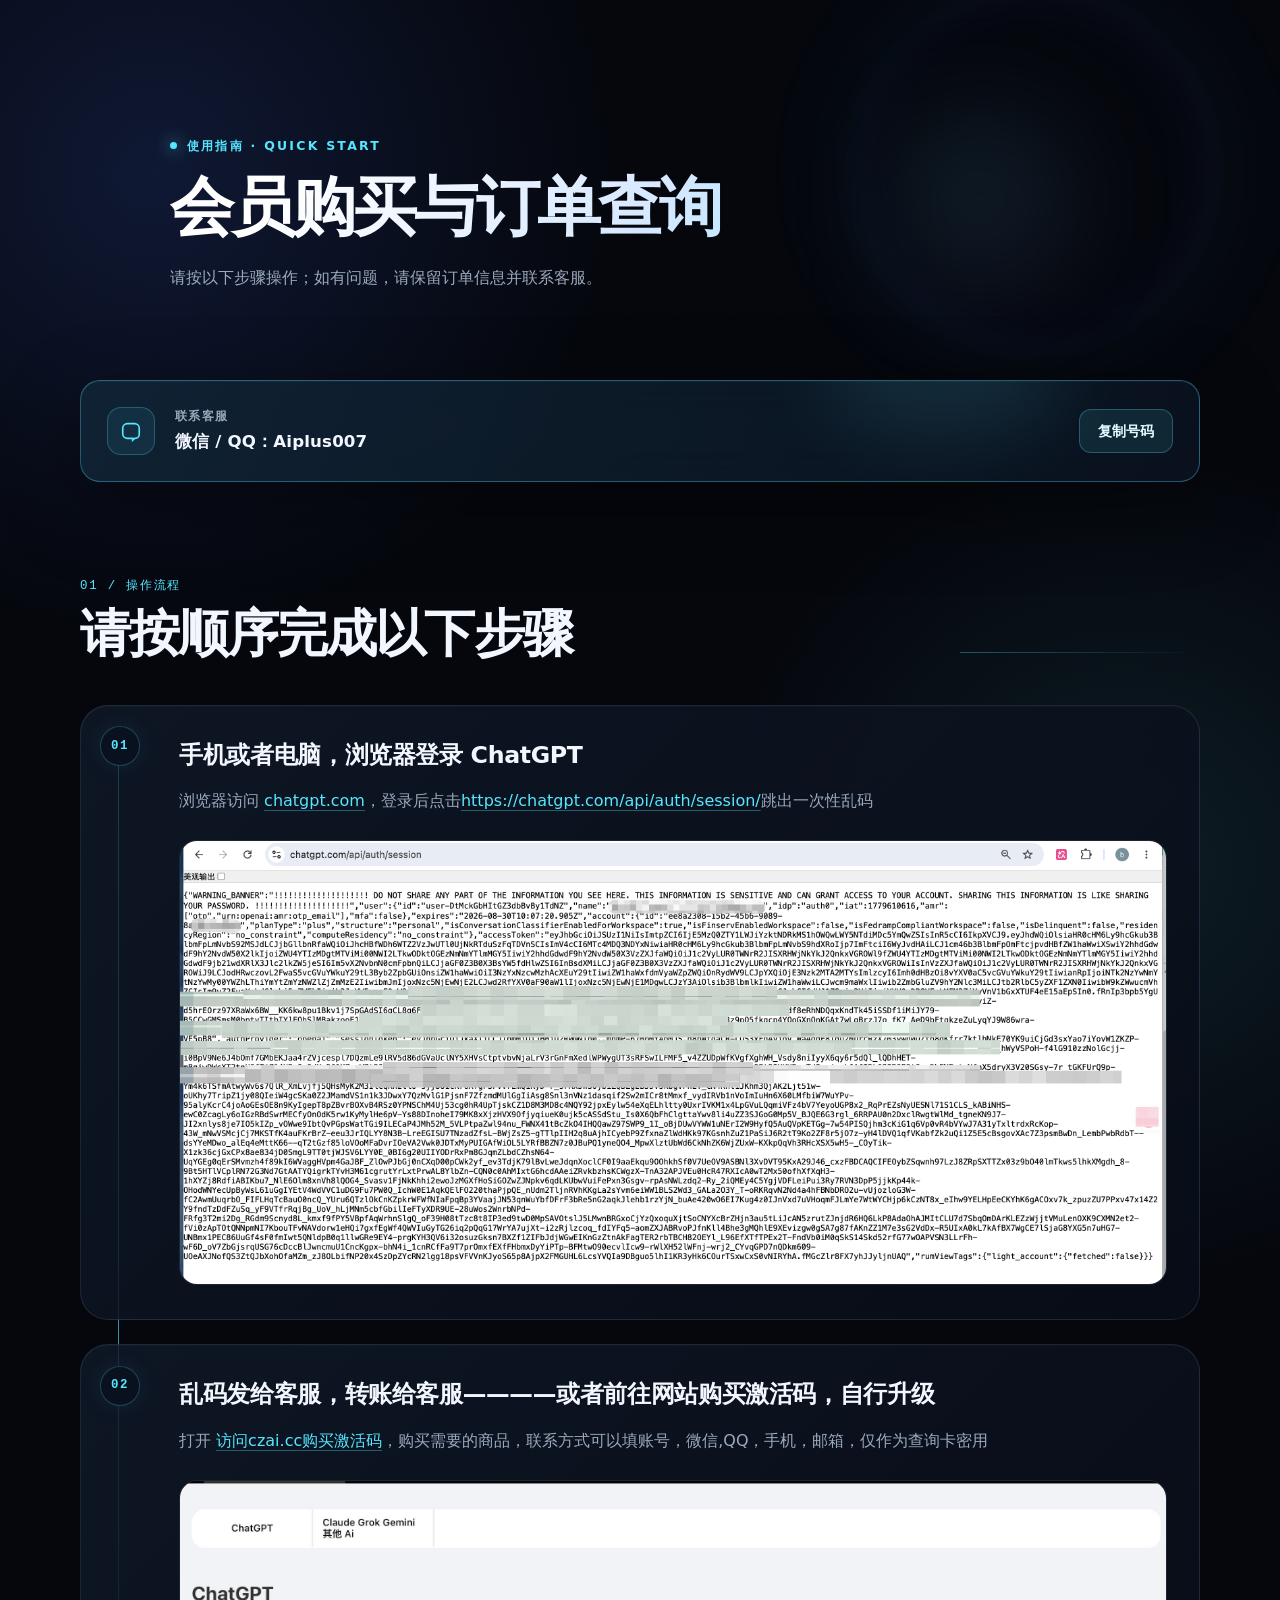
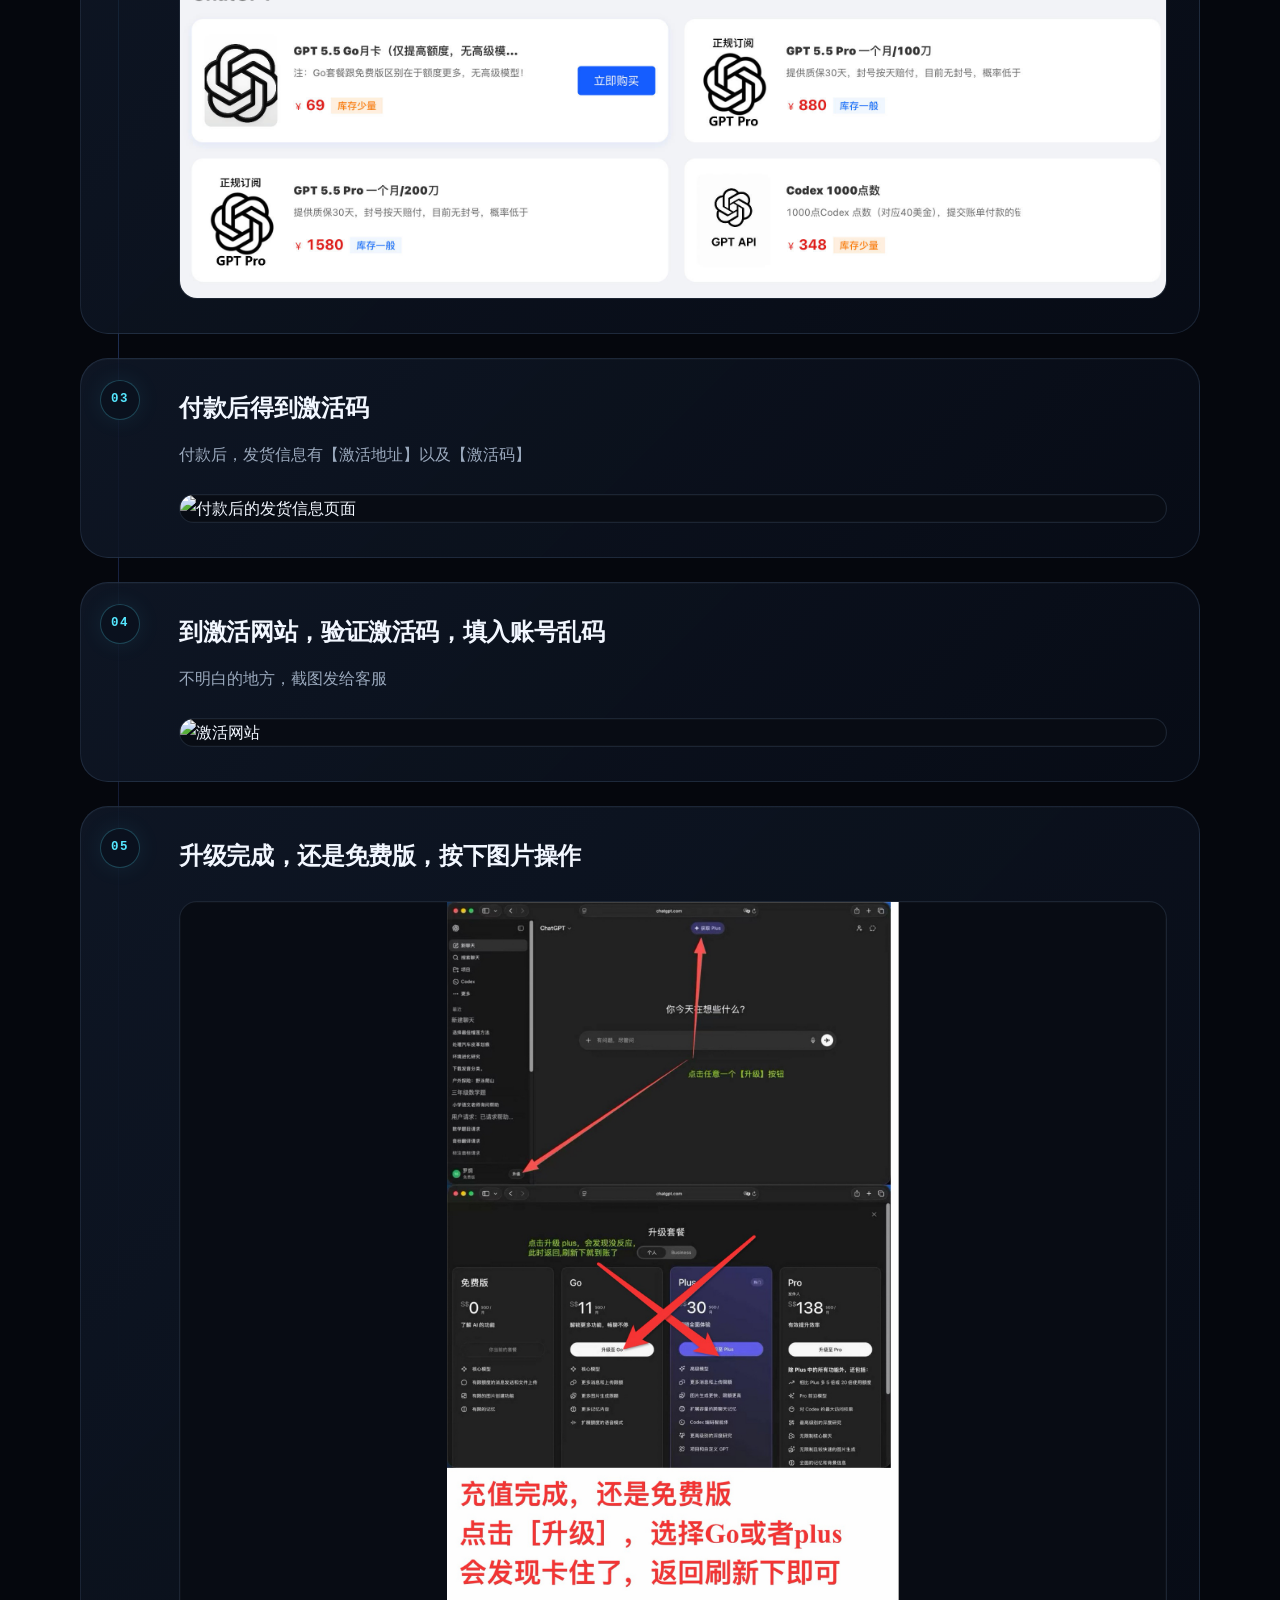
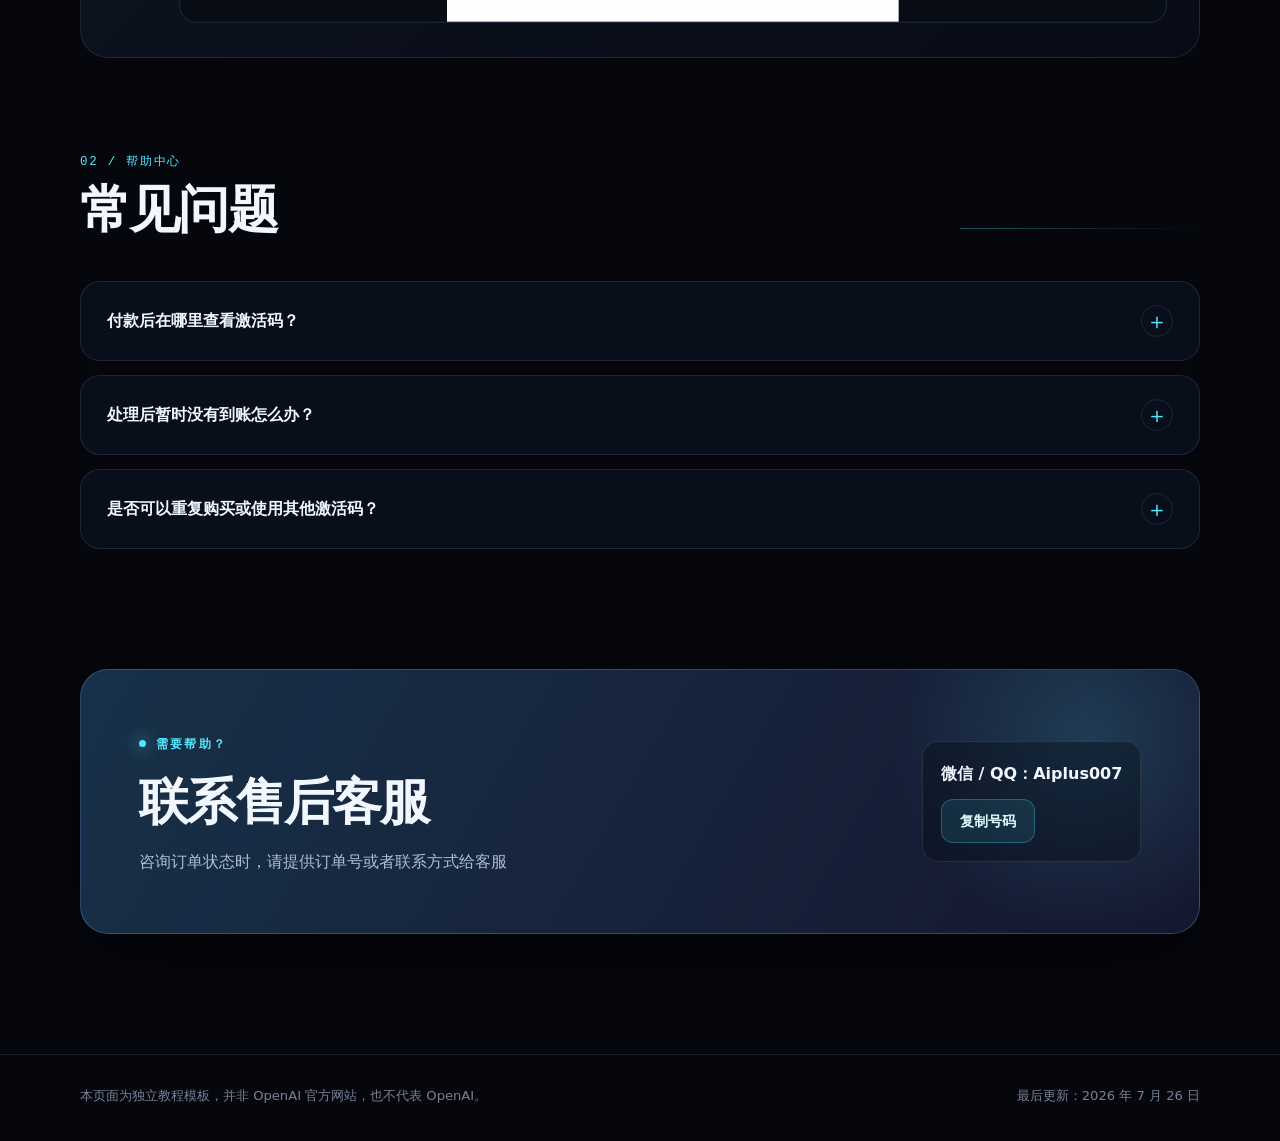
==== commit 9abfb169: "Update and rename dark-tech-tutorial.html to index.html" ====
--- a/jiaocheng/index.html
+++ b/jiaocheng/index.html
@@ -4,40 +4,813 @@
   <meta charset="utf-8">
   <meta name="viewport" content="width=device-width, initial-scale=1">
   <meta name="description" content="GPT Plus升级教程">
+  <meta name="color-scheme" content="dark">
   <title>会员购买与升级教程</title>
-  <link rel="stylesheet" href="./css/style.css">
+  <style>
+    :root {
+      --bg: #05070d;
+      --surface: rgba(15, 22, 36, 0.72);
+      --surface-strong: rgba(19, 29, 47, 0.9);
+      --line: rgba(145, 184, 230, 0.14);
+      --line-bright: rgba(82, 224, 255, 0.35);
+      --text: #f2f7ff;
+      --muted: #9aa9bd;
+      --cyan: #55e7ff;
+      --blue: #6085ff;
+      --violet: #9e7bff;
+      --success: #67f5c8;
+      --shadow: 0 24px 80px rgba(0, 0, 0, 0.36);
+      --radius-lg: 28px;
+      --radius-md: 20px;
+      --radius-sm: 13px;
+      --container: 1120px;
+    }
+
+    * {
+      box-sizing: border-box;
+    }
+
+    html {
+      scroll-behavior: smooth;
+      overflow-x: clip;
+    }
+
+    body {
+      min-width: 320px;
+      margin: 0;
+      overflow-x: hidden;
+      color: var(--text);
+      background:
+        radial-gradient(circle at 12% 4%, rgba(70, 116, 255, 0.16), transparent 29rem),
+        radial-gradient(circle at 88% 20%, rgba(83, 224, 255, 0.1), transparent 26rem),
+        var(--bg);
+      font-family: Inter, ui-sans-serif, system-ui, -apple-system, BlinkMacSystemFont, "Segoe UI", "PingFang SC", "Microsoft YaHei", sans-serif;
+      line-height: 1.7;
+      -webkit-font-smoothing: antialiased;
+    }
+
+    body::before {
+      position: fixed;
+      z-index: -1;
+      inset: 0;
+      content: "";
+      pointer-events: none;
+      opacity: 0.32;
+      background-image:
+        linear-gradient(rgba(130, 180, 235, 0.035) 1px, transparent 1px),
+        linear-gradient(90deg, rgba(130, 180, 235, 0.035) 1px, transparent 1px);
+      background-size: 52px 52px;
+      mask-image: linear-gradient(to bottom, black, transparent 82%);
+    }
+
+    ::selection {
+      color: #031016;
+      background: var(--cyan);
+    }
+
+    a {
+      color: var(--cyan);
+      text-decoration-color: rgba(85, 231, 255, 0.35);
+      text-underline-offset: 4px;
+      overflow-wrap: anywhere;
+      transition: color 180ms ease, text-decoration-color 180ms ease;
+    }
+
+    a:hover {
+      color: #c2f8ff;
+      text-decoration-color: currentColor;
+    }
+
+    button,
+    summary {
+      font: inherit;
+    }
+
+    button {
+      -webkit-tap-highlight-color: transparent;
+    }
+
+    .container {
+      width: min(calc(100% - 40px), var(--container));
+      margin-inline: auto;
+    }
+
+    .hero {
+      position: relative;
+      display: grid;
+      min-height: 410px;
+      align-items: center;
+      padding: 70px 0 58px;
+      isolation: isolate;
+    }
+
+    .hero::before,
+    .hero::after {
+      position: absolute;
+      z-index: -1;
+      content: "";
+      border-radius: 50%;
+      filter: blur(8px);
+      pointer-events: none;
+    }
+
+    .hero::before {
+      top: -12px;
+      right: 5%;
+      width: 360px;
+      height: 360px;
+      border: 1px solid rgba(93, 148, 255, 0.2);
+      box-shadow:
+        inset 0 0 70px rgba(73, 109, 255, 0.08),
+        0 0 120px rgba(73, 207, 255, 0.06);
+    }
+
+    .hero::after {
+      top: 116px;
+      right: 16%;
+      width: 180px;
+      height: 180px;
+      background: linear-gradient(145deg, rgba(85, 231, 255, 0.15), rgba(158, 123, 255, 0.08));
+      filter: blur(54px);
+    }
+
+    .hero-content {
+      position: relative;
+      max-width: 940px;
+    }
+
+    .eyebrow {
+      display: inline-flex;
+      align-items: center;
+      gap: 10px;
+      margin-bottom: 16px;
+      color: var(--cyan);
+      font-size: 0.78rem;
+      font-weight: 750;
+      letter-spacing: 0.18em;
+      text-transform: uppercase;
+    }
+
+    .eyebrow::before {
+      width: 7px;
+      height: 7px;
+      content: "";
+      border-radius: 50%;
+      background: var(--cyan);
+      box-shadow: 0 0 16px var(--cyan);
+    }
+
+    .hero h1 {
+      max-width: 920px;
+      margin: 0;
+      font-size: clamp(2.6rem, 5vw, 4.35rem);
+      font-weight: 780;
+      line-height: 1.08;
+      letter-spacing: -0.045em;
+      text-wrap: balance;
+      background: linear-gradient(120deg, #fff 12%, #d7e8ff 52%, #82eaff);
+      -webkit-background-clip: text;
+      background-clip: text;
+      color: transparent;
+    }
+
+    .hero-copy {
+      max-width: 620px;
+      margin: 22px 0 0;
+      color: var(--muted);
+      font-size: 1rem;
+      line-height: 1.75;
+    }
+
+    main {
+      position: relative;
+      padding-bottom: 120px;
+    }
+
+    .support-bar {
+      position: relative;
+      display: grid;
+      grid-template-columns: auto 1fr auto;
+      gap: 20px;
+      align-items: center;
+      margin-top: -30px;
+      padding: 24px 26px;
+      overflow: hidden;
+      border: 1px solid var(--line-bright);
+      border-radius: var(--radius-md);
+      background: linear-gradient(110deg, rgba(16, 37, 54, 0.88), rgba(12, 19, 33, 0.82));
+      box-shadow: var(--shadow), inset 0 1px 0 rgba(255, 255, 255, 0.04);
+      backdrop-filter: blur(20px);
+    }
+
+    .support-bar::after {
+      position: absolute;
+      top: -70px;
+      right: 12%;
+      width: 240px;
+      height: 120px;
+      content: "";
+      border-radius: 50%;
+      background: rgba(85, 231, 255, 0.12);
+      filter: blur(40px);
+      pointer-events: none;
+    }
+
+    .support-icon {
+      display: grid;
+      width: 48px;
+      height: 48px;
+      place-items: center;
+      border: 1px solid rgba(85, 231, 255, 0.25);
+      border-radius: 14px;
+      color: var(--cyan);
+      background: rgba(85, 231, 255, 0.08);
+    }
+
+    .support-icon svg {
+      width: 22px;
+      height: 22px;
+    }
+
+    .support-copy {
+      min-width: 0;
+    }
+
+    .support-copy p {
+      margin: 0 0 2px;
+      color: var(--muted);
+      font-size: 0.78rem;
+      font-weight: 700;
+      letter-spacing: 0.12em;
+      text-transform: uppercase;
+    }
+
+    .support-copy strong {
+      font-size: 1.04rem;
+      letter-spacing: 0.01em;
+    }
+
+    .copy-button {
+      position: relative;
+      z-index: 1;
+      display: inline-flex;
+      min-height: 44px;
+      align-items: center;
+      justify-content: center;
+      gap: 8px;
+      padding: 0 18px;
+      border: 1px solid rgba(85, 231, 255, 0.28);
+      border-radius: 12px;
+      color: #dffbff;
+      background: rgba(85, 231, 255, 0.1);
+      font-size: 0.9rem;
+      font-weight: 700;
+      cursor: pointer;
+      transition: transform 180ms ease, border-color 180ms ease, background 180ms ease;
+    }
+
+    .copy-button:hover {
+      transform: translateY(-2px);
+      border-color: rgba(85, 231, 255, 0.58);
+      background: rgba(85, 231, 255, 0.17);
+    }
+
+    .copy-button.is-copied {
+      color: #d9fff3;
+      border-color: rgba(103, 245, 200, 0.46);
+      background: rgba(103, 245, 200, 0.13);
+    }
+
+    .section {
+      margin-top: 88px;
+    }
+
+    .section-heading {
+      display: flex;
+      gap: 28px;
+      align-items: end;
+      justify-content: space-between;
+      margin-bottom: 42px;
+    }
+
+    .section-index {
+      color: var(--cyan);
+      font-family: ui-monospace, SFMono-Regular, Menlo, Consolas, monospace;
+      font-size: 0.78rem;
+      letter-spacing: 0.14em;
+    }
+
+    .section-heading h2 {
+      max-width: 720px;
+      margin: 7px 0 0;
+      font-size: clamp(2rem, 4vw, 3.2rem);
+      line-height: 1.15;
+      letter-spacing: -0.035em;
+      text-wrap: balance;
+    }
+
+    .section-rule {
+      width: min(26vw, 240px);
+      height: 1px;
+      margin-bottom: 10px;
+      background: linear-gradient(90deg, var(--line-bright), transparent);
+    }
+
+    .steps {
+      position: relative;
+      display: grid;
+      gap: 24px;
+      margin: 0;
+      padding: 0;
+      list-style: none;
+    }
+
+    .steps::before {
+      position: absolute;
+      z-index: -1;
+      top: 36px;
+      bottom: 36px;
+      left: 38px;
+      width: 1px;
+      content: "";
+      background: linear-gradient(to bottom, var(--cyan), rgba(96, 133, 255, 0.26), transparent);
+    }
+
+    .step-card {
+      position: relative;
+      display: grid;
+      grid-template-columns: 78px minmax(0, 1fr);
+      overflow: hidden;
+      border: 1px solid var(--line);
+      border-radius: var(--radius-lg);
+      background: linear-gradient(135deg, rgba(17, 25, 41, 0.82), rgba(8, 13, 23, 0.9));
+      box-shadow: inset 0 1px 0 rgba(255, 255, 255, 0.025);
+      transition: transform 220ms ease, border-color 220ms ease, box-shadow 220ms ease;
+    }
+
+    .step-card:hover {
+      transform: translateY(-3px);
+      border-color: rgba(99, 179, 224, 0.27);
+      box-shadow: 0 24px 64px rgba(0, 0, 0, 0.23), inset 0 1px 0 rgba(255, 255, 255, 0.04);
+    }
+
+    .step-number {
+      position: relative;
+      z-index: 1;
+      align-self: start;
+      margin-top: 30px;
+      color: var(--cyan);
+      font-family: ui-monospace, SFMono-Regular, Menlo, Consolas, monospace;
+      font-size: 0.78rem;
+      font-weight: 750;
+      letter-spacing: 0.12em;
+      text-align: center;
+    }
+
+    .step-number::before {
+      position: absolute;
+      z-index: -1;
+      top: 50%;
+      left: 50%;
+      width: 38px;
+      height: 38px;
+      content: "";
+      border: 1px solid rgba(85, 231, 255, 0.24);
+      border-radius: 50%;
+      background: #0a111e;
+      box-shadow: 0 0 25px rgba(85, 231, 255, 0.08);
+      transform: translate(-50%, -50%);
+    }
+
+    .step-content {
+      min-width: 0;
+      padding: 32px 32px 34px 20px;
+    }
+
+    .step-content h3 {
+      max-width: 820px;
+      margin: 0;
+      font-size: clamp(1.15rem, 2.3vw, 1.48rem);
+      line-height: 1.5;
+      letter-spacing: -0.015em;
+    }
+
+    .step-content p {
+      max-width: 860px;
+      margin: 14px 0 0;
+      color: var(--muted);
+    }
+
+    .image-shell {
+      position: relative;
+      margin-top: 26px;
+      overflow: hidden;
+      border: 1px solid rgba(142, 182, 225, 0.15);
+      border-radius: 18px;
+      background: #080c14;
+    }
+
+    .image-shell::after {
+      position: absolute;
+      inset: 0;
+      content: "";
+      pointer-events: none;
+      box-shadow: inset 0 0 0 1px rgba(255, 255, 255, 0.025);
+    }
+
+    .image-hint {
+      position: absolute;
+      z-index: 2;
+      right: 14px;
+      bottom: 14px;
+      display: inline-flex;
+      align-items: center;
+      gap: 7px;
+      padding: 7px 10px;
+      border: 1px solid rgba(255, 255, 255, 0.12);
+      border-radius: 9px;
+      color: #e4efff;
+      background: rgba(5, 8, 14, 0.72);
+      font-size: 0.75rem;
+      backdrop-filter: blur(12px);
+      pointer-events: none;
+      opacity: 0;
+      transform: translateY(4px);
+      transition: opacity 180ms ease, transform 180ms ease;
+    }
+
+    .image-shell:hover .image-hint,
+    .image-shell:focus-within .image-hint {
+      opacity: 1;
+      transform: translateY(0);
+    }
+
+    .tutorial-image {
+      display: block;
+      width: 100%;
+      max-height: 720px;
+      object-fit: contain;
+      cursor: zoom-in;
+      transition: transform 280ms ease, opacity 180ms ease;
+    }
+
+    .tutorial-image:hover {
+      transform: scale(1.006);
+      opacity: 0.94;
+    }
+
+    .tutorial-image:focus-visible,
+    .copy-button:focus-visible,
+    .dialog-close:focus-visible,
+    summary:focus-visible {
+      outline: 2px solid var(--cyan);
+      outline-offset: 4px;
+    }
+
+    .faq-list {
+      display: grid;
+      gap: 14px;
+    }
+
+    .faq-list details {
+      border: 1px solid var(--line);
+      border-radius: var(--radius-md);
+      background: rgba(13, 20, 33, 0.68);
+      transition: border-color 180ms ease, background 180ms ease;
+      overflow: hidden;
+    }
+
+    .faq-list details[open] {
+      border-color: rgba(85, 231, 255, 0.26);
+      background: rgba(15, 25, 40, 0.86);
+    }
+
+    .faq-list summary {
+      position: relative;
+      display: flex;
+      min-height: 78px;
+      align-items: center;
+      justify-content: space-between;
+      gap: 20px;
+      padding: 20px 26px;
+      font-weight: 680;
+      cursor: pointer;
+      list-style: none;
+    }
+
+    .faq-list summary::-webkit-details-marker {
+      display: none;
+    }
+
+    .faq-list summary::after {
+      display: grid;
+      flex: 0 0 auto;
+      width: 30px;
+      height: 30px;
+      place-items: center;
+      content: "+";
+      border: 1px solid var(--line);
+      border-radius: 50%;
+      color: var(--cyan);
+      font-size: 1.15rem;
+      font-weight: 400;
+      transition: transform 200ms ease, background 200ms ease;
+    }
+
+    .faq-list details[open] summary::after {
+      background: rgba(85, 231, 255, 0.08);
+      transform: rotate(45deg);
+    }
+
+    .faq-list details p {
+      max-width: 860px;
+      margin: 0;
+      padding: 0 70px 25px 26px;
+      color: var(--muted);
+    }
+
+    .contact-card {
+      position: relative;
+      display: grid;
+      grid-template-columns: minmax(0, 1fr) auto;
+      gap: 42px;
+      align-items: center;
+      margin-top: 120px;
+      padding: clamp(30px, 6vw, 58px);
+      overflow: hidden;
+      border: 1px solid rgba(92, 195, 255, 0.27);
+      border-radius: var(--radius-lg);
+      background:
+        linear-gradient(120deg, rgba(25, 55, 81, 0.78), rgba(22, 22, 48, 0.75)),
+        var(--surface-strong);
+      box-shadow: var(--shadow);
+      isolation: isolate;
+    }
+
+    .contact-card::before {
+      position: absolute;
+      z-index: -1;
+      top: -140px;
+      right: -100px;
+      width: 420px;
+      height: 420px;
+      content: "";
+      border-radius: 50%;
+      background: radial-gradient(circle, rgba(85, 231, 255, 0.16), transparent 66%);
+    }
+
+    .contact-card h2 {
+      margin: 4px 0 0;
+      font-size: clamp(2rem, 4vw, 3.1rem);
+      line-height: 1.15;
+      letter-spacing: -0.035em;
+    }
+
+    .contact-card p {
+      max-width: 590px;
+      margin: 17px 0 0;
+      color: #aebdd0;
+    }
+
+    .contact-actions {
+      display: grid;
+      gap: 12px;
+      justify-items: start;
+      padding: 18px;
+      border: 1px solid rgba(255, 255, 255, 0.1);
+      border-radius: 16px;
+      background: rgba(5, 10, 18, 0.36);
+      backdrop-filter: blur(16px);
+    }
+
+    .contact-actions strong {
+      white-space: nowrap;
+    }
+
+    footer {
+      border-top: 1px solid var(--line);
+      color: #748298;
+      font-size: 0.82rem;
+    }
+
+    footer .container {
+      display: flex;
+      gap: 24px;
+      justify-content: space-between;
+      padding-top: 30px;
+      padding-bottom: 34px;
+    }
+
+    footer p {
+      margin: 0;
+    }
+
+    .image-dialog {
+      width: min(94vw, 1320px);
+      max-width: none;
+      max-height: 92vh;
+      margin: auto;
+      padding: 0;
+      overflow: visible;
+      border: 1px solid rgba(143, 201, 255, 0.24);
+      border-radius: 20px;
+      color: var(--text);
+      background: #080c14;
+      box-shadow: 0 34px 120px rgba(0, 0, 0, 0.72);
+    }
+
+    .image-dialog::backdrop {
+      background: rgba(1, 3, 8, 0.88);
+      backdrop-filter: blur(12px);
+    }
+
+    .image-dialog[open] {
+      animation: dialog-in 180ms ease-out;
+    }
+
+    .image-dialog img {
+      display: block;
+      width: 100%;
+      max-height: 88vh;
+      border-radius: inherit;
+      object-fit: contain;
+    }
+
+    .dialog-close {
+      position: absolute;
+      z-index: 3;
+      top: 12px;
+      right: 12px;
+      display: grid;
+      width: 42px;
+      height: 42px;
+      place-items: center;
+      border: 1px solid rgba(255, 255, 255, 0.14);
+      border-radius: 50%;
+      color: #fff;
+      background: rgba(5, 8, 14, 0.72);
+      font-size: 1.5rem;
+      line-height: 1;
+      cursor: pointer;
+      backdrop-filter: blur(12px);
+    }
+
+    @keyframes dialog-in {
+      from {
+        opacity: 0;
+        transform: scale(0.975) translateY(8px);
+      }
+    }
+
+    @media (max-width: 760px) {
+      .container {
+        width: min(calc(100% - 28px), var(--container));
+      }
+
+      .hero {
+        min-height: 0;
+        padding: 62px 0 50px;
+      }
+
+      .hero::before {
+        top: 4px;
+        right: -150px;
+        width: 310px;
+        height: 310px;
+      }
+
+      .hero h1 {
+        font-size: clamp(2.15rem, 10.5vw, 3.2rem);
+      }
+
+      .support-bar {
+        grid-template-columns: auto 1fr;
+        padding: 20px;
+      }
+
+      .support-bar .copy-button {
+        grid-column: 1 / -1;
+        width: 100%;
+      }
+
+      .section {
+        margin-top: 72px;
+      }
+
+      .section-heading {
+        margin-bottom: 30px;
+      }
+
+      .section-rule {
+        display: none;
+      }
+
+      .steps::before {
+        left: 26px;
+      }
+
+      .step-card {
+        grid-template-columns: 54px minmax(0, 1fr);
+        border-radius: 22px;
+      }
+
+      .step-number {
+        margin-top: 29px;
+        font-size: 0.68rem;
+      }
+
+      .step-number::before {
+        width: 32px;
+        height: 32px;
+      }
+
+      .step-content {
+        padding: 25px 18px 24px 8px;
+      }
+
+      .step-content p {
+        font-size: 0.94rem;
+      }
+
+      .image-shell {
+        margin-top: 20px;
+        border-radius: 13px;
+      }
+
+      .image-hint {
+        display: none;
+      }
+
+      .faq-list summary {
+        min-height: 70px;
+        padding: 18px;
+      }
+
+      .faq-list details p {
+        padding: 0 58px 21px 18px;
+      }
+
+      .contact-card {
+        grid-template-columns: 1fr;
+        gap: 28px;
+        margin-top: 88px;
+        border-radius: 23px;
+      }
+
+      .contact-actions,
+      .contact-actions .copy-button {
+        width: 100%;
+      }
+
+      footer .container {
+        flex-direction: column;
+        gap: 8px;
+      }
+    }
+
+    @media (prefers-reduced-motion: reduce) {
+      *,
+      *::before,
+      *::after {
+        scroll-behavior: auto !important;
+        animation-duration: 0.01ms !important;
+        animation-iteration-count: 1 !important;
+        transition-duration: 0.01ms !important;
+      }
+    }
+  </style>
 </head>
 <body>
   <header class="hero">
-    <div class="container">
-      <span class="eyebrow">使用指南</span>
-      <h1>会员购买与订单查询教程</h1>
-      <p class="hero-copy">请使用手机或电脑浏览器按照以下步骤操作。遇到问题时，请先保存订单信息，再联系售后客服。</p>
+    <div class="container hero-content">
+      <span class="eyebrow">使用指南 · Quick Start</span>
+      <h1>会员购买与订单查询</h1>
+      <p class="hero-copy">请按以下步骤操作；如有问题，请保留订单信息并联系客服。</p>
     </div>
   </header>
 
   <main class="container">
-    <aside class="security-notice" aria-labelledby="service-title">
-  <div class="notice-icon" aria-hidden="true">☎</div>
-  <div>
-    <h2 id="service-title">联系客服</h2>
-
-    <div class="contact-copy-row">
-      <strong>微信 / QQ：Aiplus007</strong>
-      <button
-        class="copy-button"
-        type="button"
-        data-copy="Aiplus007">
-        复制号码
-      </button>
-    </div>
-  </div>
-</aside>
+    <aside class="support-bar" aria-labelledby="service-title">
+      <div class="support-icon" aria-hidden="true">
+        <svg viewBox="0 0 24 24" fill="none" stroke="currentColor" stroke-width="1.8">
+          <path d="M21 15.5a4.5 4.5 0 0 1-4.5 4.5H16l-2.2 2v-2H8a5 5 0 0 1-5-5V9a5 5 0 0 1 5-5h8a5 5 0 0 1 5 5v6.5Z"/>
+          <path d="M8 11h.01M12 11h.01M16 11h.01"/>
+        </svg>
+      </div>
+      <div class="support-copy">
+        <p id="service-title">联系客服</p>
+        <strong>微信 / QQ：Aiplus007</strong>
+      </div>
+      <button class="copy-button" type="button" data-copy="Aiplus007" aria-label="复制客服号码 Aiplus007">复制号码</button>
+    </aside>
 
     <section class="section" aria-labelledby="steps-title">
       <div class="section-heading">
-        <span>操作流程</span>
-        <h2 id="steps-title">请按顺序完成以下步骤</h2>
+        <div>
+          <span class="section-index">01 / 操作流程</span>
+          <h2 id="steps-title">请按顺序完成以下步骤</h2>
+        </div>
+        <div class="section-rule" aria-hidden="true"></div>
       </div>
 
       <ol class="steps">
@@ -46,9 +819,10 @@
           <div class="step-content">
             <h3>手机或者电脑，浏览器登录 ChatGPT</h3>
             <p>浏览器访问 <a href="https://chatgpt.com/" target="_blank" rel="noopener noreferrer">chatgpt.com</a>，登录后点击<a href="https://chatgpt.com/api/auth/session/" target="_blank" rel="noopener noreferrer">https://chatgpt.com/api/auth/session/</a>跳出一次性乱码</p>
-            <img class="tutorial-image"
-     src="./images/step-01.jpg"
-     alt="ChatGPT 官网登录页面">
+            <div class="image-shell">
+              <img class="tutorial-image" src="./images/step-01.jpg" alt="ChatGPT 官网登录页面">
+              <span class="image-hint" aria-hidden="true">点击放大 ↗</span>
+            </div>
           </div>
         </li>
 
@@ -56,10 +830,11 @@
           <div class="step-number" aria-hidden="true">02</div>
           <div class="step-content">
             <h3>乱码发给客服，转账给客服————或者前往网站购买激活码，自行升级</h3>
-            <p>打开 <a href="https://fe.dtyuedan.cn/shop/VA3AB5CB" target="_blank" rel="noopener noreferrer">czai.cc购买激活码</a>，购买需要的商品，联系方式可以填账号，微信,QQ，手机，邮箱，仅作为查询卡密用</p>
-            <img class="tutorial-image"
-     src="./images/step-02.jpg"
-     alt="ChatGPT 官网登录页面">
+            <p>打开 <a href="https://fe.dtyuedan.cn/shop/CAVTRQSS" target="_blank" rel="noopener noreferrer">访问czai.cc购买激活码</a>，购买需要的商品，联系方式可以填账号，微信,QQ，手机，邮箱，仅作为查询卡密用</p>
+            <div class="image-shell">
+              <img class="tutorial-image" src="./images/step-02.jpg" alt="购买激活码页面">
+              <span class="image-hint" aria-hidden="true">点击放大 ↗</span>
+            </div>
           </div>
         </li>
 
@@ -68,9 +843,10 @@
           <div class="step-content">
             <h3>付款后得到激活码</h3>
             <p>付款后，发货信息有【激活地址】以及【激活码】</p>
-            <img class="tutorial-image"
-     src="./images/step-03.jpg"
-     alt="ChatGPT 官网登录页面">
+            <div class="image-shell">
+              <img class="tutorial-image" src="./images/step-03.jpg" alt="付款后的发货信息页面">
+              <span class="image-hint" aria-hidden="true">点击放大 ↗</span>
+            </div>
           </div>
         </li>
 
@@ -79,9 +855,10 @@
           <div class="step-content">
             <h3>到激活网站，验证激活码，填入账号乱码</h3>
             <p>不明白的地方，截图发给客服</p>
-            <img class="tutorial-image"
-     src="./images/step-04.jpg"
-     alt="激活网站">
+            <div class="image-shell">
+              <img class="tutorial-image" src="./images/step-04.jpg" alt="激活网站">
+              <span class="image-hint" aria-hidden="true">点击放大 ↗</span>
+            </div>
           </div>
         </li>
 
@@ -89,10 +866,10 @@
           <div class="step-number" aria-hidden="true">05</div>
           <div class="step-content">
             <h3>升级完成，还是免费版，按下图片操作</h3>
-            <pl</p>
-            <img class="tutorial-image"
-     src="./images/step-05.jpg"
-     alt="ChatGPT 官网登录页面">
+            <div class="image-shell">
+              <img class="tutorial-image" src="./images/step-05.jpg" alt="升级完成后的操作页面">
+              <span class="image-hint" aria-hidden="true">点击放大 ↗</span>
+            </div>
           </div>
         </li>
       </ol>
@@ -100,8 +877,11 @@
 
     <section class="section" aria-labelledby="faq-title">
       <div class="section-heading">
-        <span>帮助中心</span>
-        <h2 id="faq-title">常见问题</h2>
+        <div>
+          <span class="section-index">02 / 帮助中心</span>
+          <h2 id="faq-title">常见问题</h2>
+        </div>
+        <div class="section-rule" aria-hidden="true"></div>
       </div>
 
       <div class="faq-list">
@@ -126,88 +906,92 @@
         <h2 id="contact-title">联系售后客服</h2>
         <p>咨询订单状态时，请提供订单号或者联系方式给客服</p>
       </div>
-      <div class="contact-placeholder">
-  <strong>微信 / QQ：Aiplus007</strong>
-
-  <button
-    class="copy-button copy-button-light"
-    type="button"
-    data-copy="Aiplus007">
-    复制号码
-  </button>
-</div>
+      <div class="contact-actions">
+        <strong>微信 / QQ：Aiplus007</strong>
+        <button class="copy-button" type="button" data-copy="Aiplus007" aria-label="复制客服号码 Aiplus007">复制号码</button>
+      </div>
     </section>
   </main>
-<dialog class="image-dialog" id="image-dialog">
-  <button
-    class="dialog-close"
-    type="button"
-    aria-label="关闭图片">
-    ×
-  </button>
-
-  <img id="dialog-image" src="" alt="">
-</dialog>
+
+  <dialog class="image-dialog" id="image-dialog" aria-label="教程图片预览">
+    <button class="dialog-close" type="button" aria-label="关闭图片">×</button>
+    <img id="dialog-image" src="" alt="">
+  </dialog>
+
   <footer>
     <div class="container">
       <p>本页面为独立教程模板，并非 OpenAI 官方网站，也不代表 OpenAI。</p>
       <p>最后更新：2026 年 7 月 26 日</p>
     </div>
   </footer>
-<script>
-  // 复制客服号码
-  document.querySelectorAll("[data-copy]").forEach(function (button) {
-    button.addEventListener("click", async function () {
+
+  <script>
+    const copyButtons = document.querySelectorAll("[data-copy]");
+    const imageDialog = document.getElementById("image-dialog");
+    const dialogImage = document.getElementById("dialog-image");
+    const closeButton = imageDialog.querySelector(".dialog-close");
+
+    async function copyContact(button) {
       const text = button.dataset.copy;
       const originalText = button.textContent;
 
       try {
         await navigator.clipboard.writeText(text);
         button.textContent = "已复制";
+        button.classList.add("is-copied");
       } catch (error) {
         window.prompt("请复制客服号码：", text);
       }
 
       window.setTimeout(function () {
         button.textContent = originalText;
+        button.classList.remove("is-copied");
       }, 1600);
-    });
-  });
-
-  // 点击教程图片放大
-  const imageDialog = document.getElementById("image-dialog");
-  const dialogImage = document.getElementById("dialog-image");
-  const closeButton = imageDialog.querySelector(".dialog-close");
-
-  document.querySelectorAll(".tutorial-image").forEach(function (image) {
-    image.setAttribute("tabindex", "0");
-    image.setAttribute("role", "button");
-    image.setAttribute("aria-label", "点击放大：" + image.alt);
-
-    function openImage() {
+    }
+
+    function openImage(image) {
       dialogImage.src = image.src;
       dialogImage.alt = image.alt;
       imageDialog.showModal();
     }
 
-    image.addEventListener("click", openImage);
-
-    image.addEventListener("keydown", function (event) {
-      if (event.key === "Enter" || event.key === " ") {
-        event.preventDefault();
-        openImage();
-      }
+    copyButtons.forEach(function (button) {
+      button.addEventListener("click", function () {
+        copyContact(button);
+      });
     });
-  });
-
-  closeButton.addEventListener("click", function () {
-    imageDialog.close();
-  });
-
-  imageDialog.addEventListener("click", function (event) {
-    if (event.target === imageDialog) {
+
+    document.querySelectorAll(".tutorial-image").forEach(function (image) {
+      image.setAttribute("tabindex", "0");
+      image.setAttribute("role", "button");
+      image.setAttribute("aria-label", "点击放大：" + image.alt);
+
+      image.addEventListener("click", function () {
+        openImage(image);
+      });
+
+      image.addEventListener("keydown", function (event) {
+        if (event.key === "Enter" || event.key === " ") {
+          event.preventDefault();
+          openImage(image);
+        }
+      });
+    });
+
+    closeButton.addEventListener("click", function () {
       imageDialog.close();
-    }
-  });
-</script></body>
+    });
+
+    imageDialog.addEventListener("click", function (event) {
+      if (event.target === imageDialog) {
+        imageDialog.close();
+      }
+    });
+
+    imageDialog.addEventListener("close", function () {
+      dialogImage.src = "";
+      dialogImage.alt = "";
+    });
+  </script>
+</body>
 </html>
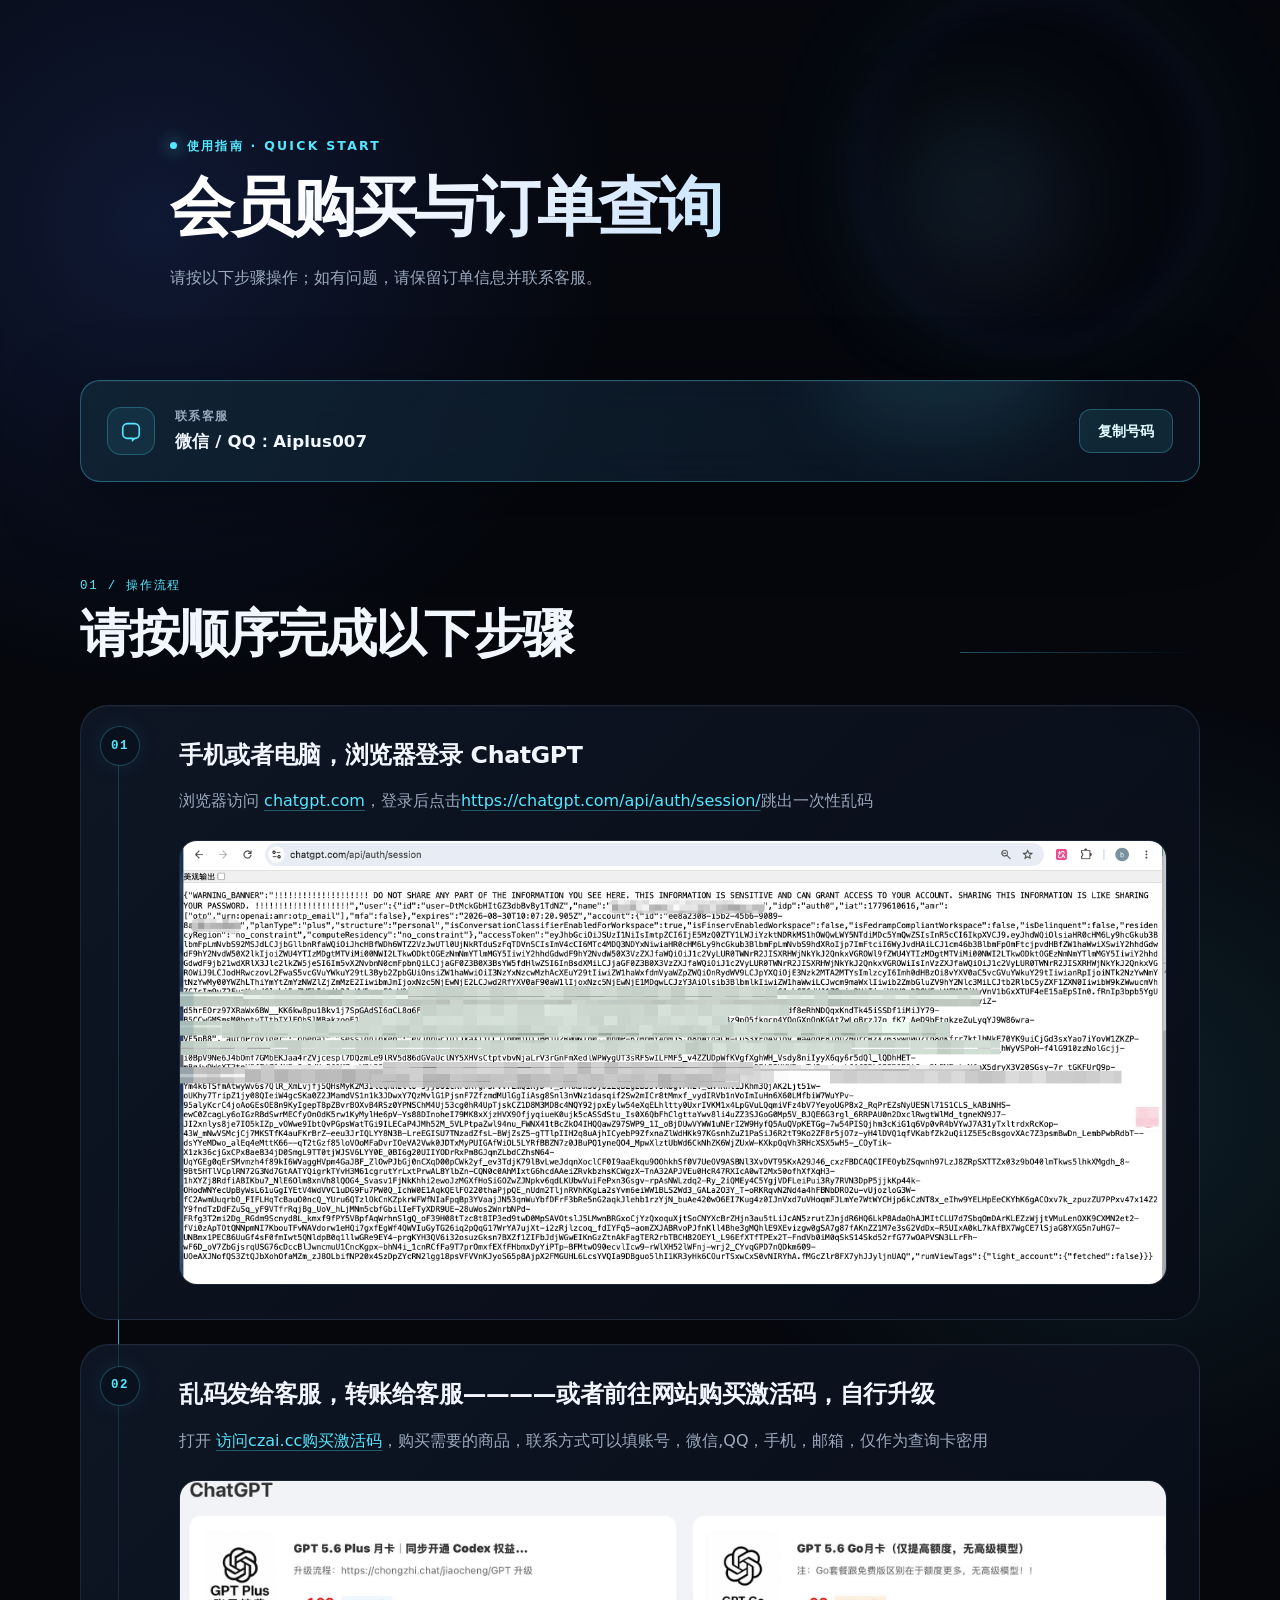
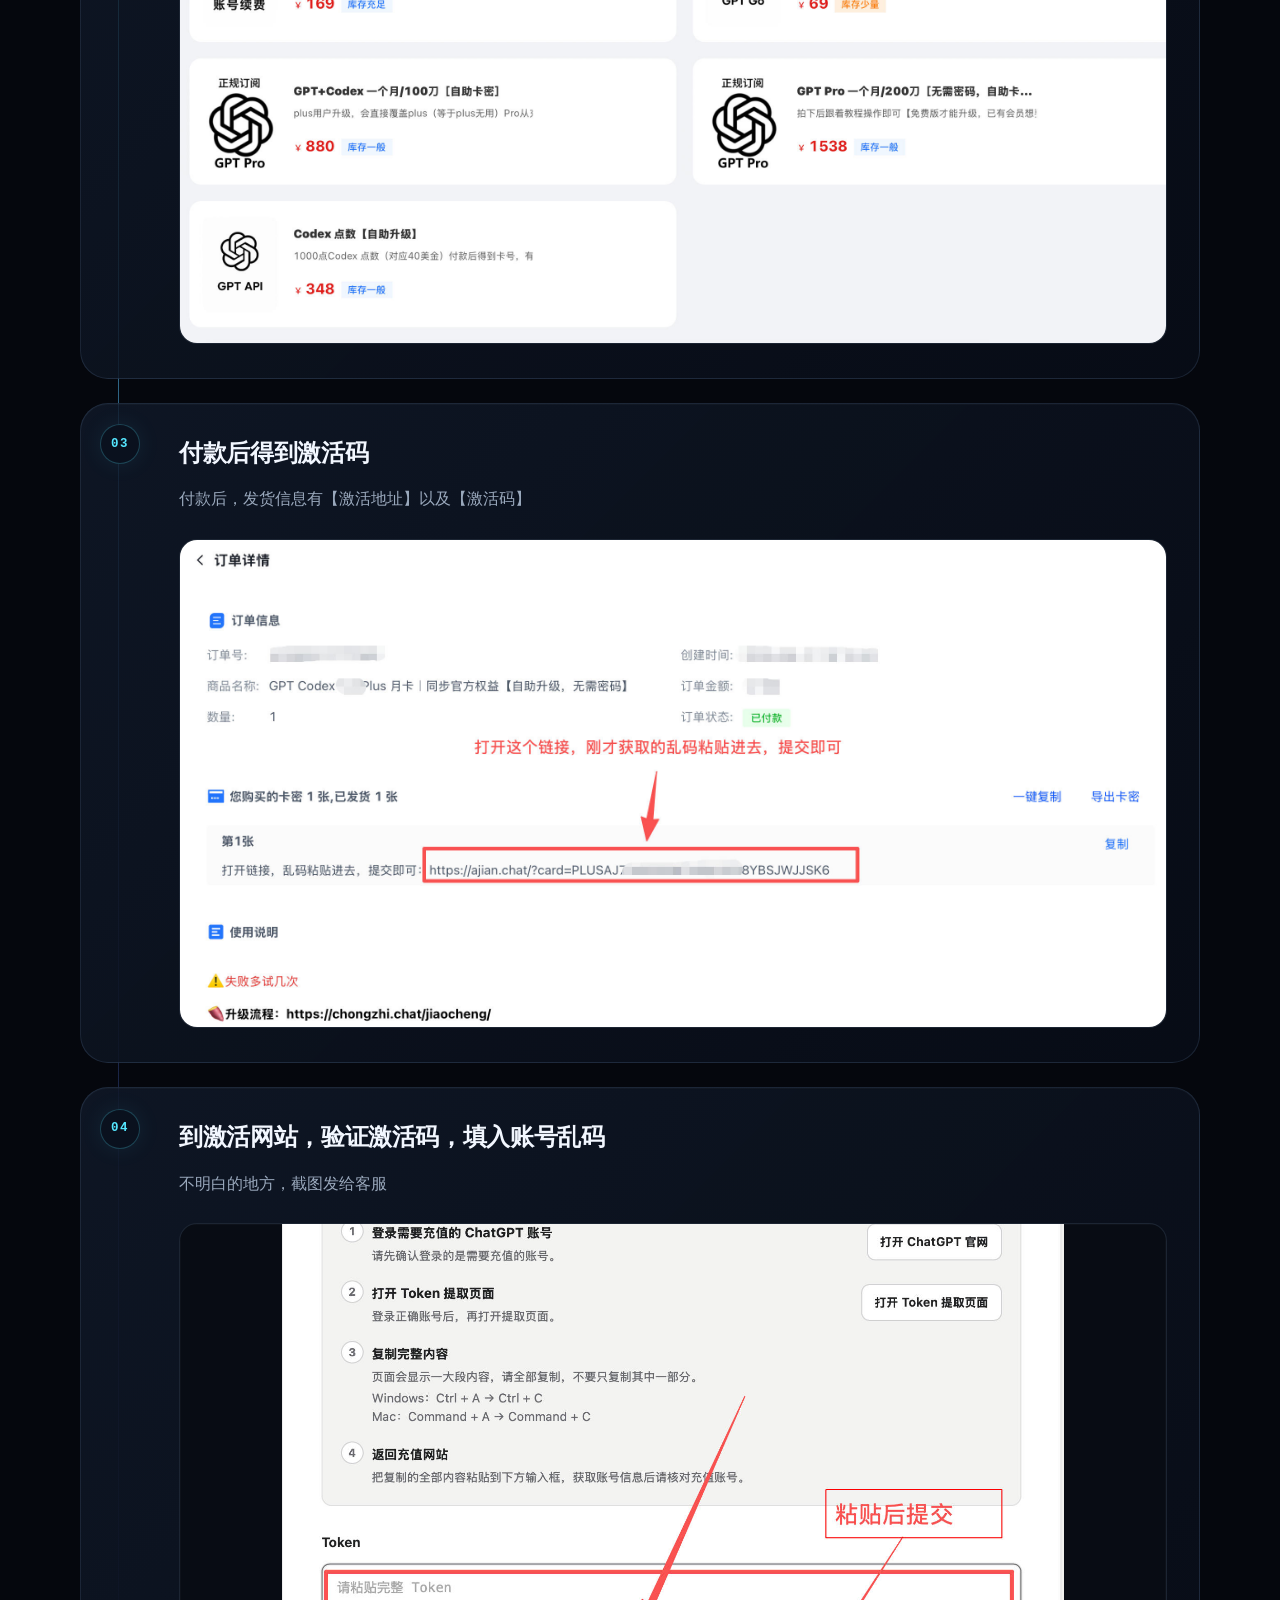
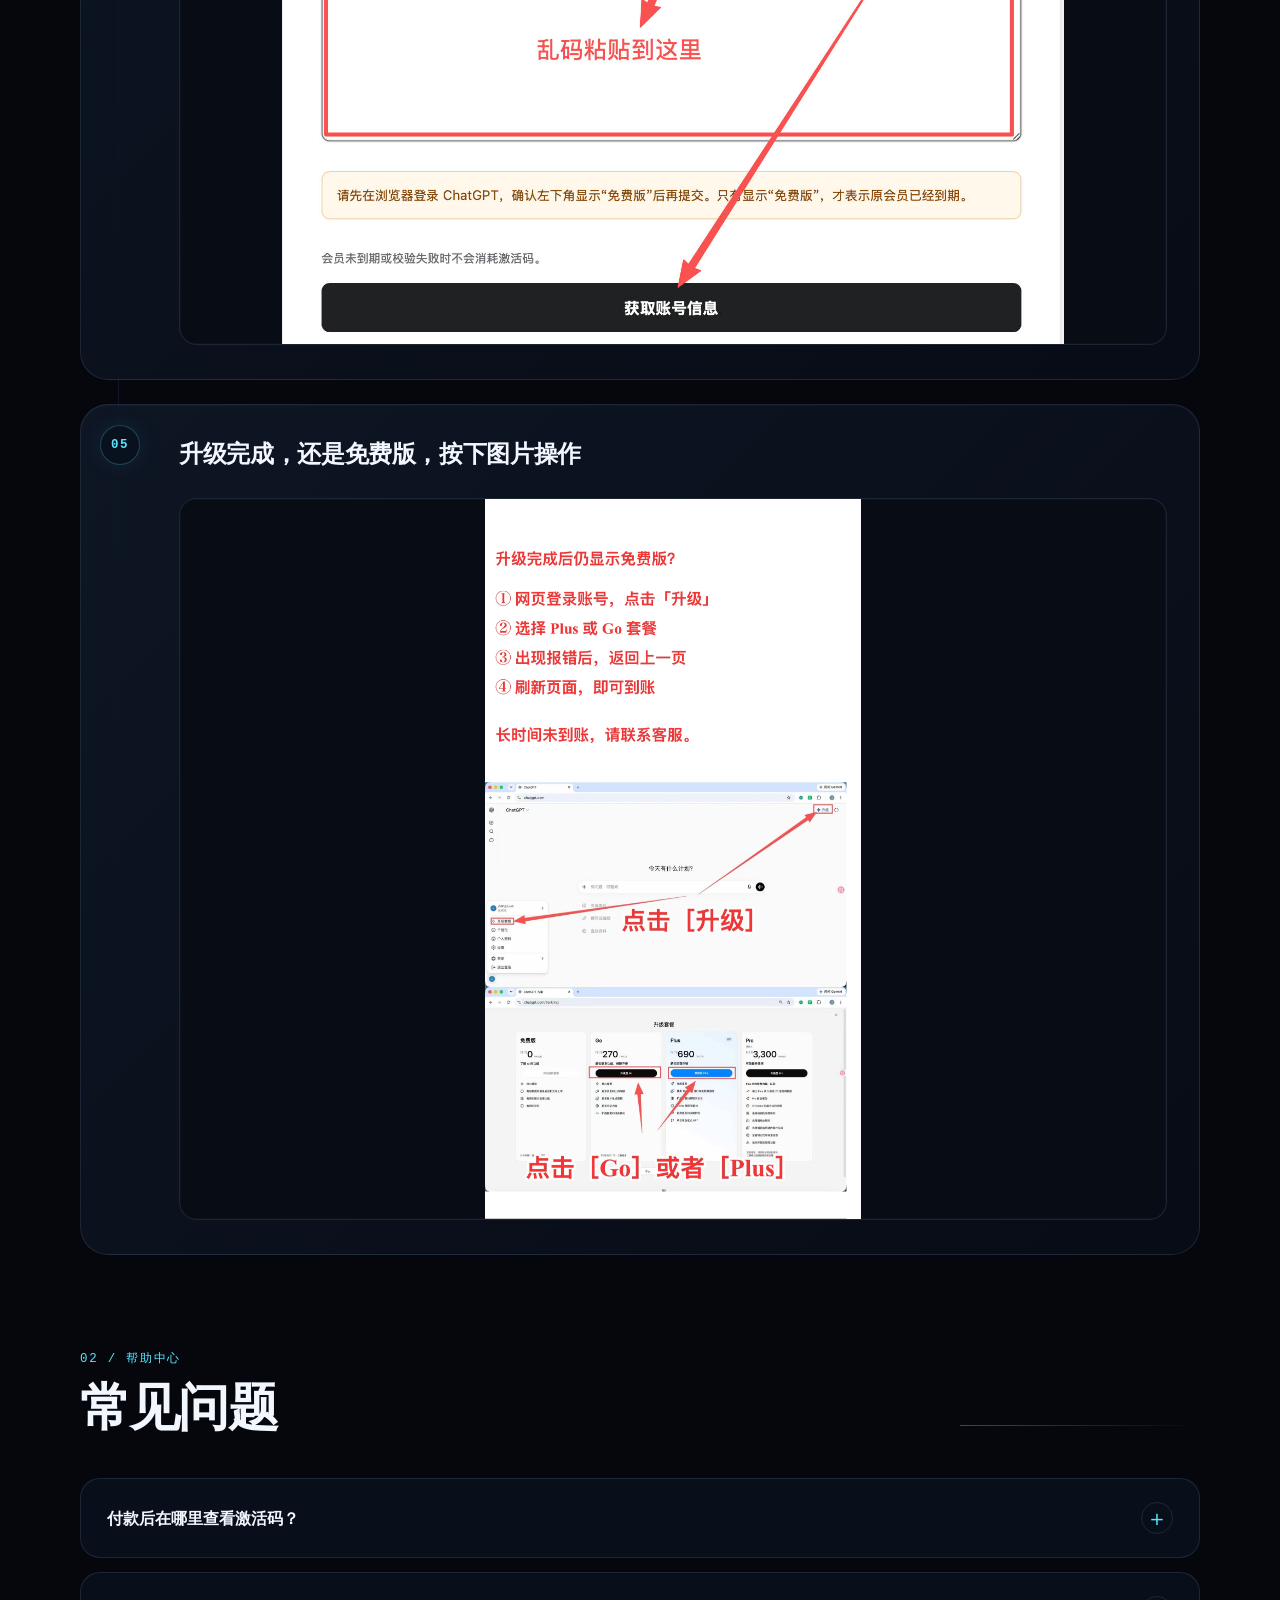
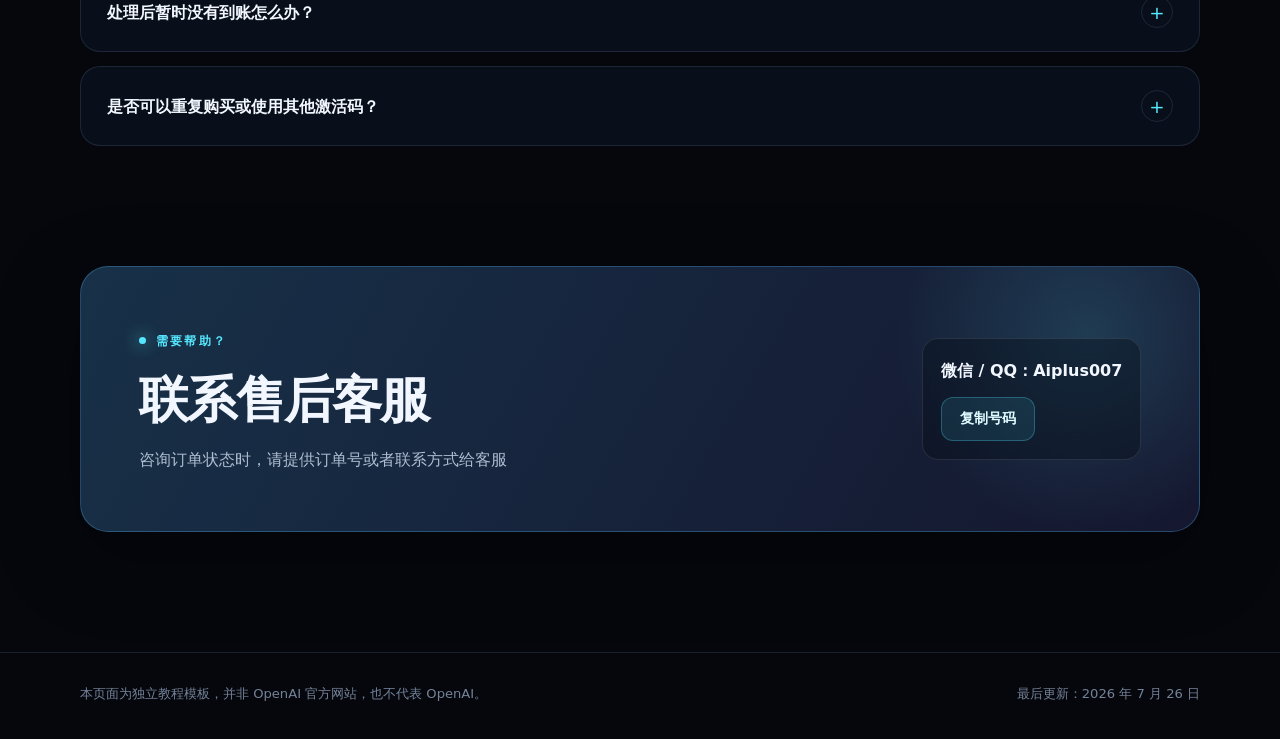
==== commit 0a9f9cb3: "Update activation code purchase link in index.html" ====
--- a/jiaocheng/index.html
+++ b/jiaocheng/index.html
@@ -830,7 +830,7 @@
           <div class="step-number" aria-hidden="true">02</div>
           <div class="step-content">
             <h3>乱码发给客服，转账给客服————或者前往网站购买激活码，自行升级</h3>
-            <p>打开 <a href="https://fe.dtyuedan.cn/shop/CAVTRQSS" target="_blank" rel="noopener noreferrer">访问czai.cc购买激活码</a>，购买需要的商品，联系方式可以填账号，微信,QQ，手机，邮箱，仅作为查询卡密用</p>
+            <p>打开 <a href="https://qfcc99.com/shop/CAVTRQSS" target="_blank" rel="noopener noreferrer">访问czai.cc购买激活码</a>，购买需要的商品，联系方式可以填账号，微信,QQ，手机，邮箱，仅作为查询卡密用</p>
             <div class="image-shell">
               <img class="tutorial-image" src="./images/step-02.jpg" alt="购买激活码页面">
               <span class="image-hint" aria-hidden="true">点击放大 ↗</span>
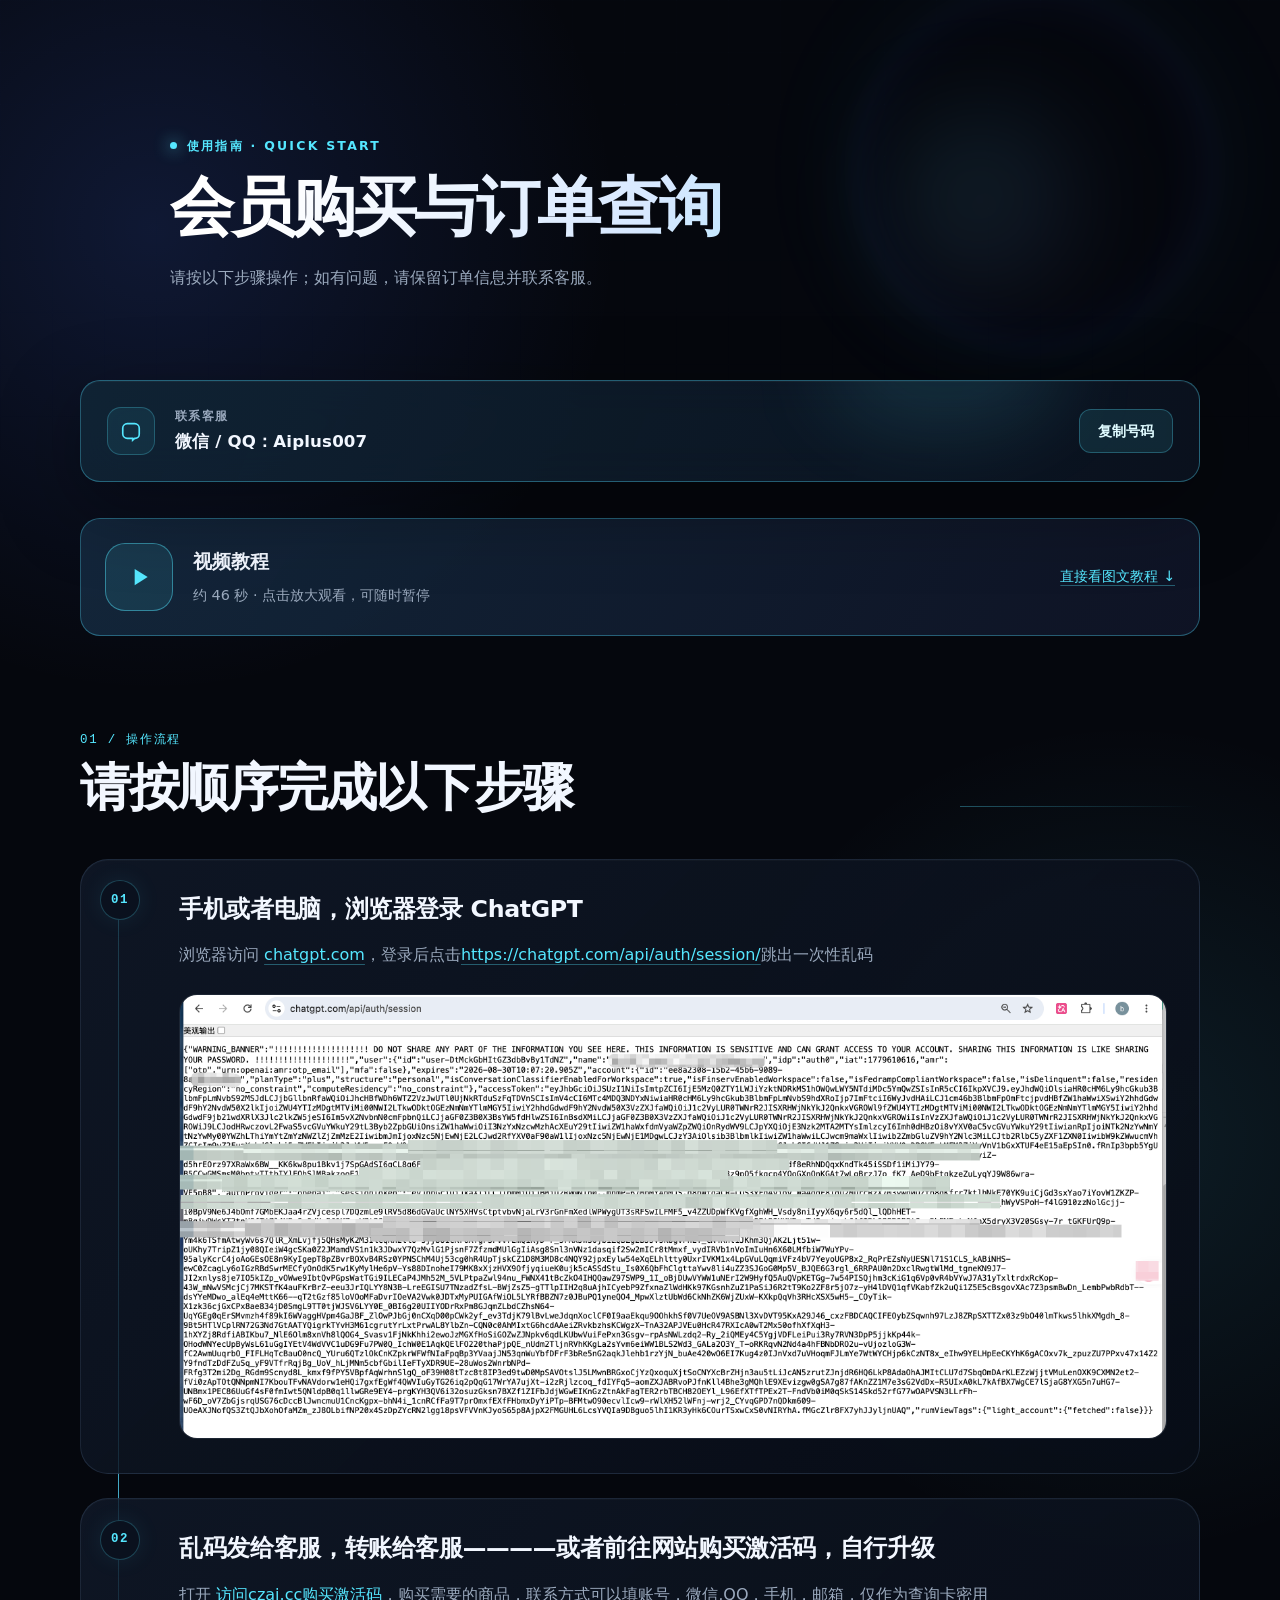
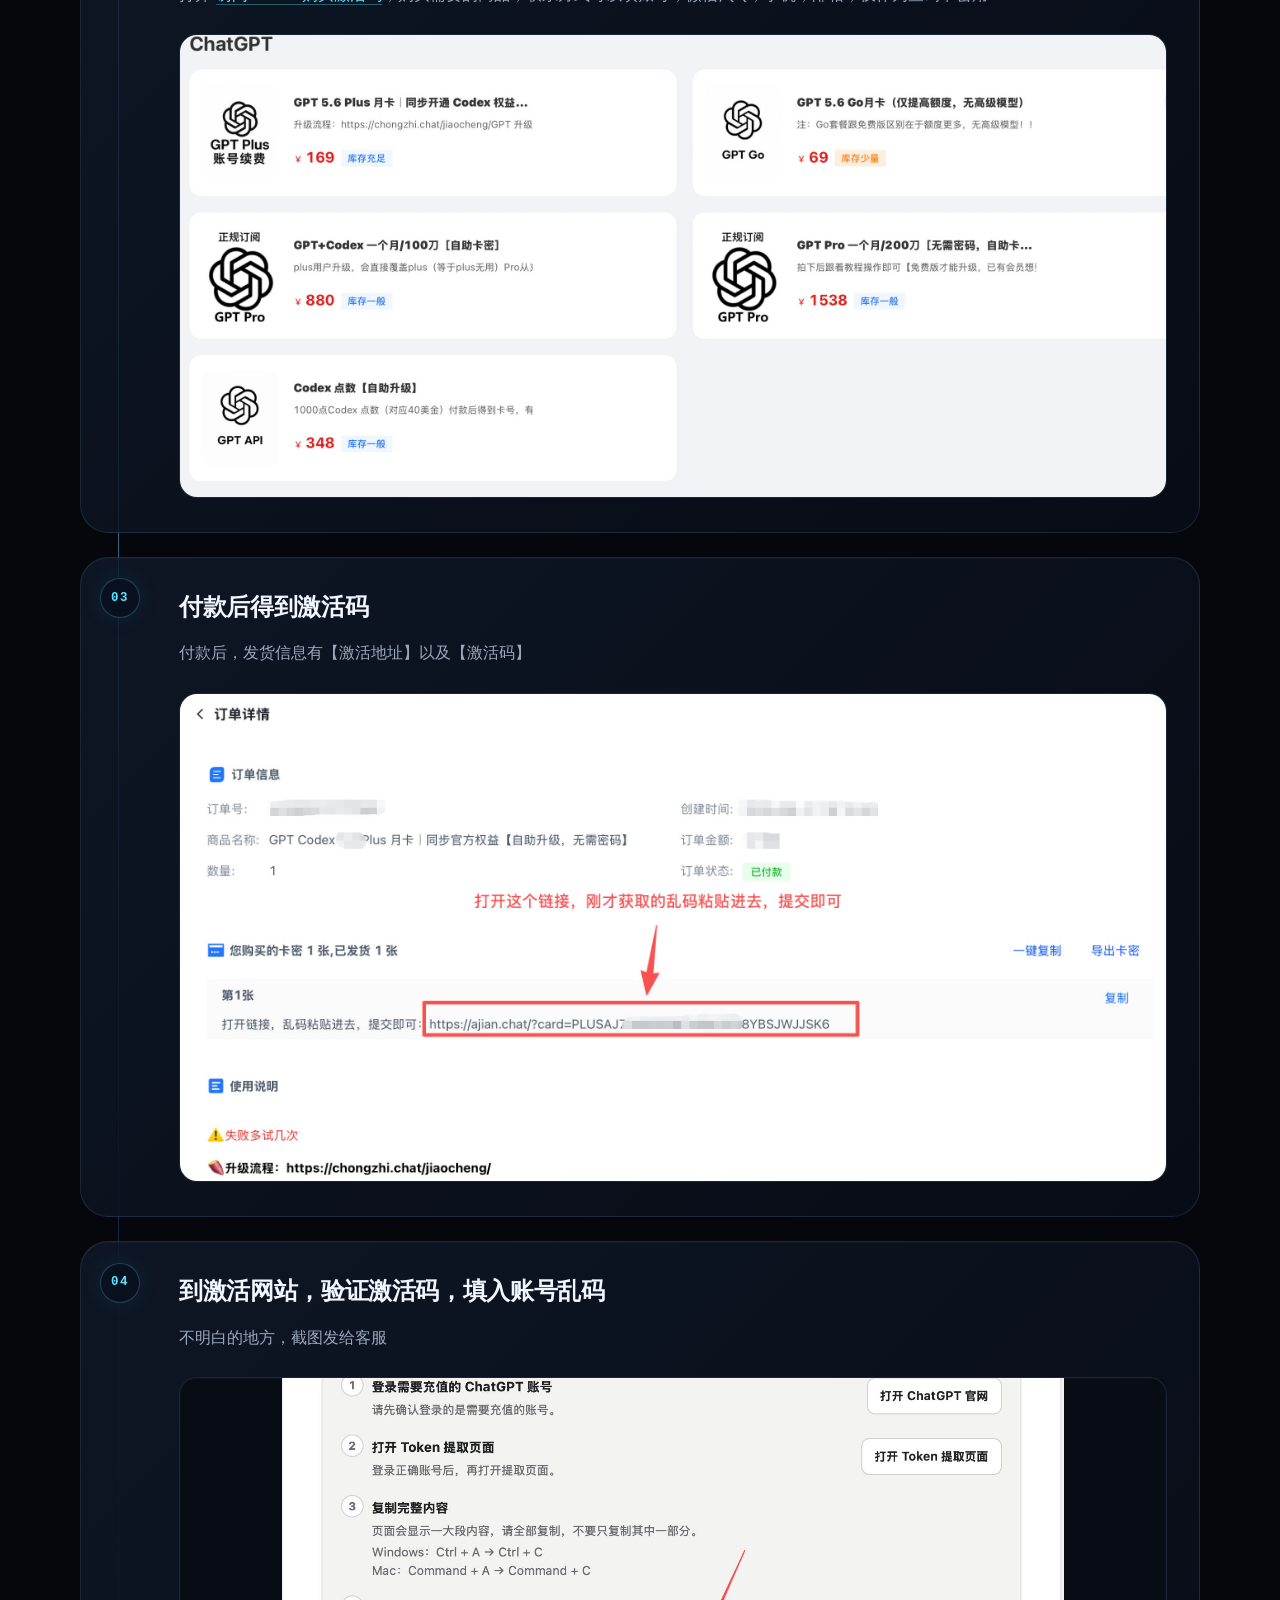
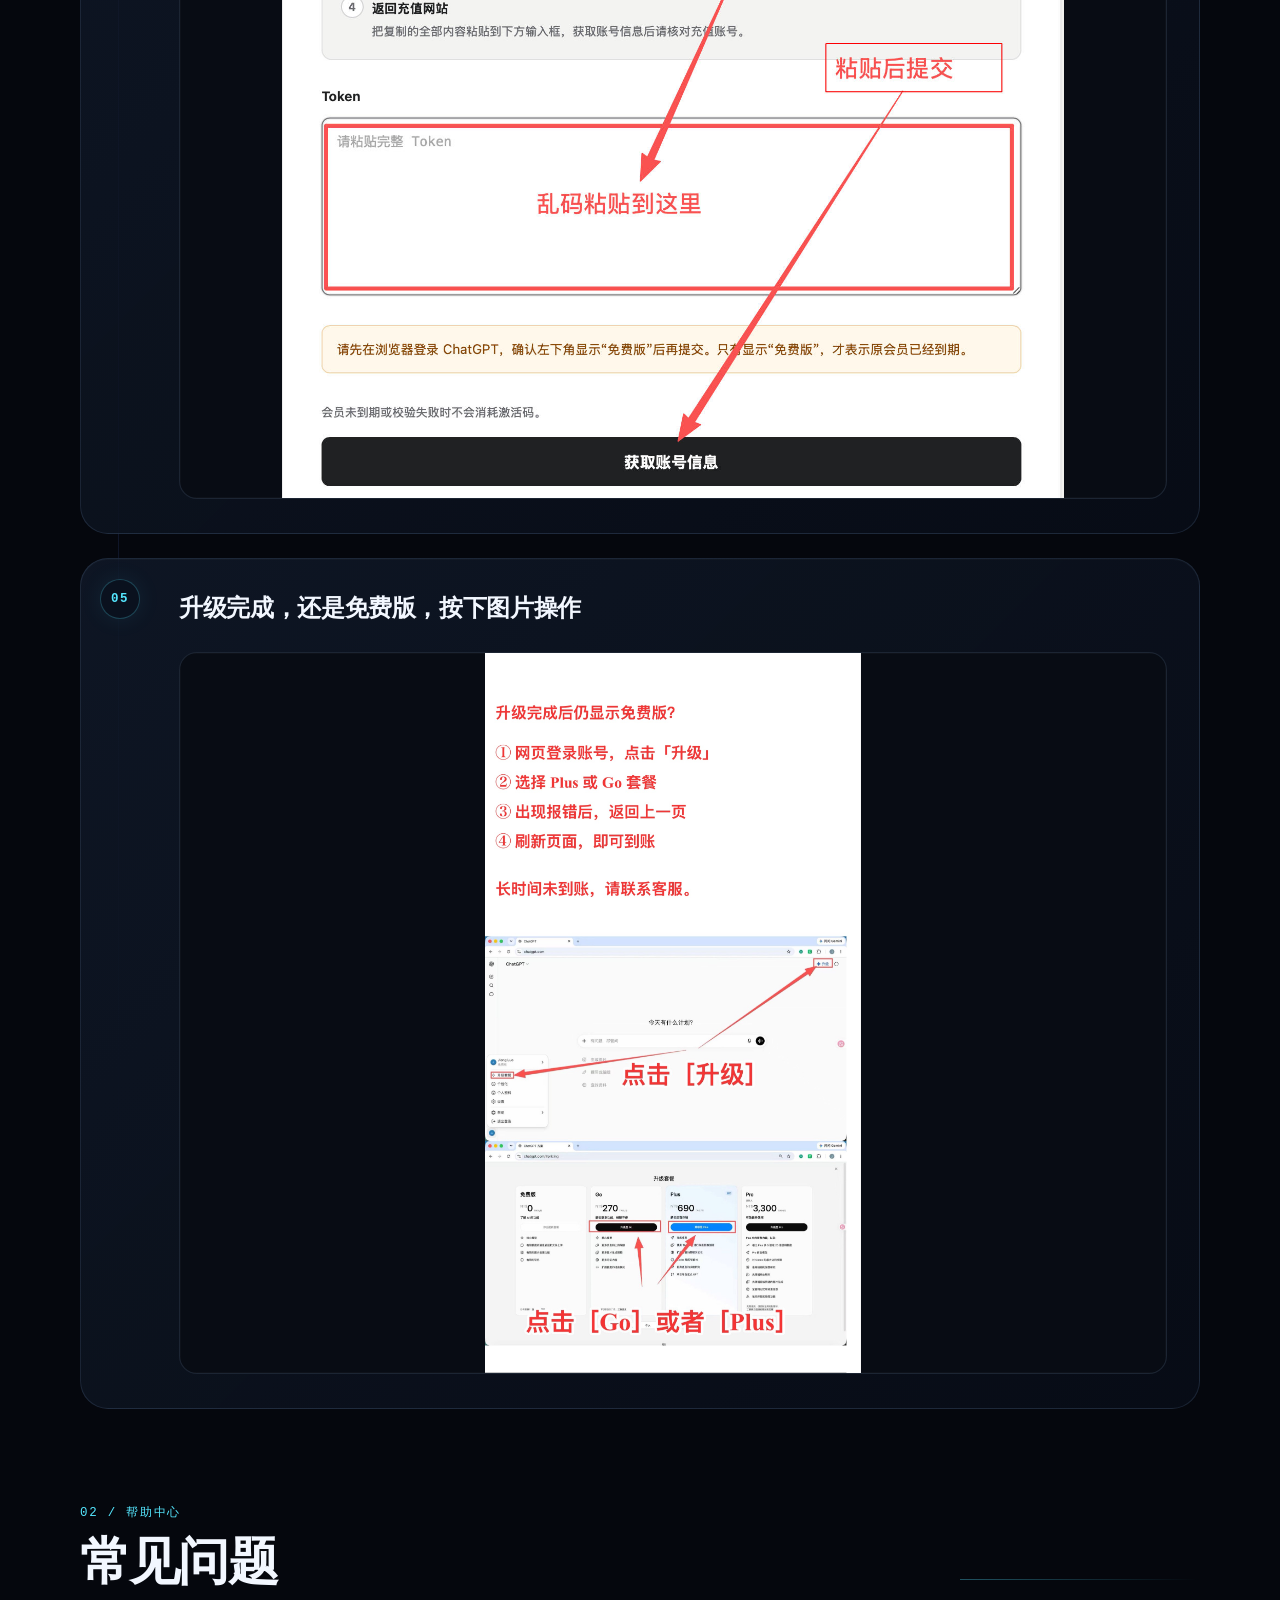
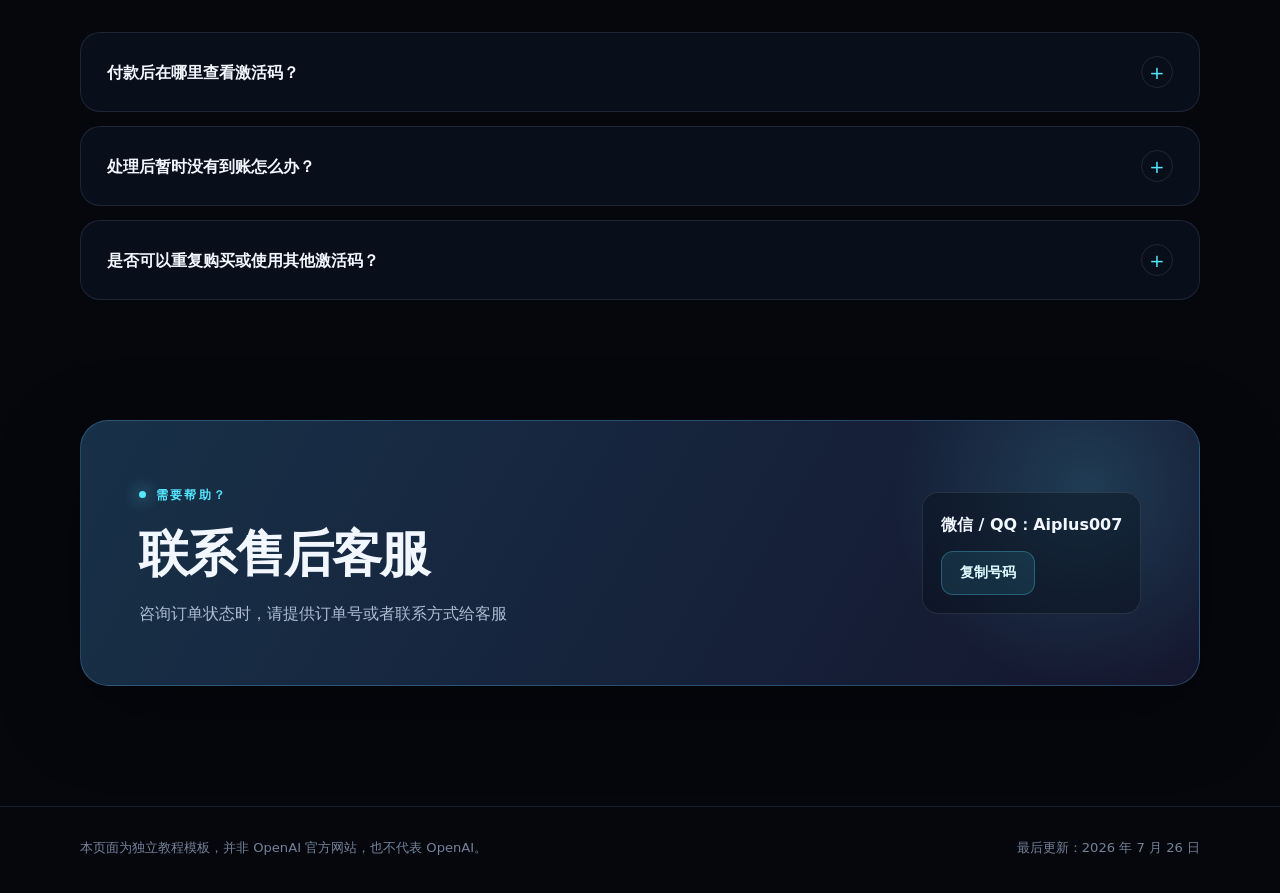
==== commit 2c4dd8fd: "Add video tutorial player above written guide" ====
--- a/jiaocheng/index.html
+++ b/jiaocheng/index.html
@@ -778,6 +778,76 @@
         transition-duration: 0.01ms !important;
       }
     }
+
+    /* Video tutorial: scoped styles preserve the existing page. */
+    .video-guide {
+      display: grid;
+      grid-template-columns: minmax(0, 1fr) auto;
+      align-items: center;
+      gap: 24px;
+      margin-top: 36px;
+      padding: 24px;
+      border: 1px solid var(--line-bright);
+      border-radius: var(--radius-md);
+      background: linear-gradient(120deg, rgba(21, 43, 65, .85), rgba(16, 21, 39, .9));
+    }
+    .video-launch {
+      display: flex;
+      align-items: center;
+      gap: 20px;
+      padding: 0;
+      border: 0;
+      color: var(--text);
+      background: transparent;
+      text-align: left;
+      cursor: pointer;
+    }
+    .video-play {
+      display: grid;
+      flex: 0 0 68px;
+      height: 68px;
+      place-items: center;
+      border: 1px solid rgba(85, 231, 255, .45);
+      border-radius: 20px;
+      color: var(--cyan);
+      background: rgba(85, 231, 255, .1);
+      transition: background 180ms ease, transform 180ms ease;
+    }
+    .video-play svg { width: 26px; height: 26px; }
+    .video-launch:hover .video-play { background: rgba(85, 231, 255, .2); transform: scale(1.04); }
+    .video-title { display: block; margin: 0 0 4px; font-size: 1.2rem; font-weight: 750; }
+    .video-caption { display: block; color: var(--muted); font-size: .9rem; }
+    .video-skip { padding: 10px 0; font-size: .9rem; white-space: nowrap; }
+    .video-launch:focus-visible, .video-skip:focus-visible, .video-close:focus-visible {
+      outline: 2px solid var(--cyan); outline-offset: 5px; border-radius: 8px;
+    }
+    .video-dialog {
+      width: min(960px, calc(100vw - 28px));
+      max-width: none;
+      max-height: calc(100dvh - 28px);
+      padding: 0;
+      overflow: auto;
+      border: 1px solid var(--line-bright);
+      border-radius: 18px;
+      color: var(--text);
+      background: #080c14;
+      box-shadow: var(--shadow);
+    }
+    .video-dialog::backdrop { background: rgba(1, 3, 8, .88); backdrop-filter: blur(8px); }
+    .video-toolbar { display: flex; align-items: center; justify-content: space-between; gap: 12px; padding: 10px 14px 10px 20px; }
+    .video-toolbar h2 { margin: 0; font-size: 1rem; }
+    .video-close { width: 44px; height: 44px; border: 1px solid var(--line); border-radius: 50%; color: white; background: var(--surface); font-size: 1.5rem; cursor: pointer; }
+    .video-player { display: block; width: 100%; height: auto; max-height: calc(100dvh - 160px); background: #000; }
+    .video-help { margin: 0; padding: 12px 20px; color: var(--muted); font-size: .8rem; }
+    #steps-title { scroll-margin-top: 24px; }
+    @media (max-width: 600px) {
+      .video-guide { grid-template-columns: 1fr; gap: 14px; padding: 20px; }
+      .video-launch { gap: 14px; }
+      .video-play { flex-basis: 54px; height: 54px; border-radius: 16px; }
+      .video-title { font-size: 1.08rem; }
+      .video-caption { font-size: .82rem; }
+      .video-skip { justify-self: start; margin-left: 68px; padding: 6px 0; }
+    }
   </style>
 </head>
 <body>
@@ -803,6 +873,14 @@
       </div>
       <button class="copy-button" type="button" data-copy="Aiplus007" aria-label="复制客服号码 Aiplus007">复制号码</button>
     </aside>
+
+    <section class="video-guide" aria-label="视频教程">
+      <button class="video-launch" type="button" id="video-launch" aria-haspopup="dialog" aria-controls="video-dialog">
+        <span class="video-play" aria-hidden="true"><svg viewBox="0 0 24 24" fill="currentColor"><path d="M8 4.5v15l12-7.5z"/></svg></span>
+        <span><span class="video-title">视频教程</span><span class="video-caption">约 46 秒 · 点击放大观看，可随时暂停</span></span>
+      </button>
+      <a class="video-skip" href="#steps-title">直接看图文教程 ↓</a>
+    </section>
 
     <section class="section" aria-labelledby="steps-title">
       <div class="section-heading">
@@ -918,6 +996,18 @@
     <img id="dialog-image" src="" alt="">
   </dialog>
 
+  <dialog class="video-dialog" id="video-dialog" aria-labelledby="video-dialog-title">
+    <div class="video-toolbar">
+      <h2 id="video-dialog-title">视频教程</h2>
+      <button class="video-close" type="button" aria-label="关闭视频" autofocus>×</button>
+    </div>
+    <video class="video-player" id="tutorial-video" controls playsinline preload="none" width="1200" height="720">
+      <source src="./tutorial-video.mp4" type="video/mp4">
+      您的浏览器暂不支持播放视频，请使用下方链接打开。
+    </video>
+    <p class="video-help">点击外侧空白处或右上角 × 关闭 · <a href="./tutorial-video.mp4" target="_blank" rel="noopener">单独打开视频</a></p>
+  </dialog>
+
   <footer>
     <div class="container">
       <p>本页面为独立教程模板，并非 OpenAI 官方网站，也不代表 OpenAI。</p>
@@ -992,6 +1082,43 @@
       dialogImage.src = "";
       dialogImage.alt = "";
     });
+
+    const videoDialog = document.getElementById("video-dialog");
+    const tutorialVideo = document.getElementById("tutorial-video");
+    const videoLaunch = document.getElementById("video-launch");
+    let previousOverflow = "";
+    let backdropPointerDown = false;
+
+    videoLaunch.addEventListener("click", function () {
+      previousOverflow = document.body.style.overflow;
+      videoDialog.showModal();
+      document.body.style.overflow = "hidden";
+      if (tutorialVideo.ended) tutorialVideo.currentTime = 0;
+      tutorialVideo.play().catch(function () {
+        // Native controls remain available if the browser blocks playback.
+      });
+    });
+    videoDialog.querySelector(".video-close").addEventListener("click", function () {
+      videoDialog.close();
+    });
+    function isVideoBackdrop(event) {
+      const rect = videoDialog.getBoundingClientRect();
+      return event.target === videoDialog &&
+        (event.clientX < rect.left || event.clientX > rect.right ||
+         event.clientY < rect.top || event.clientY > rect.bottom);
+    }
+    videoDialog.addEventListener("pointerdown", function (event) {
+      backdropPointerDown = isVideoBackdrop(event);
+    });
+    videoDialog.addEventListener("click", function (event) {
+      if (backdropPointerDown && isVideoBackdrop(event)) videoDialog.close();
+      backdropPointerDown = false;
+    });
+    videoDialog.addEventListener("close", function () {
+      tutorialVideo.pause();
+      document.body.style.overflow = previousOverflow;
+      videoLaunch.focus({ preventScroll: true });
+    });
   </script>
 </body>
 </html>
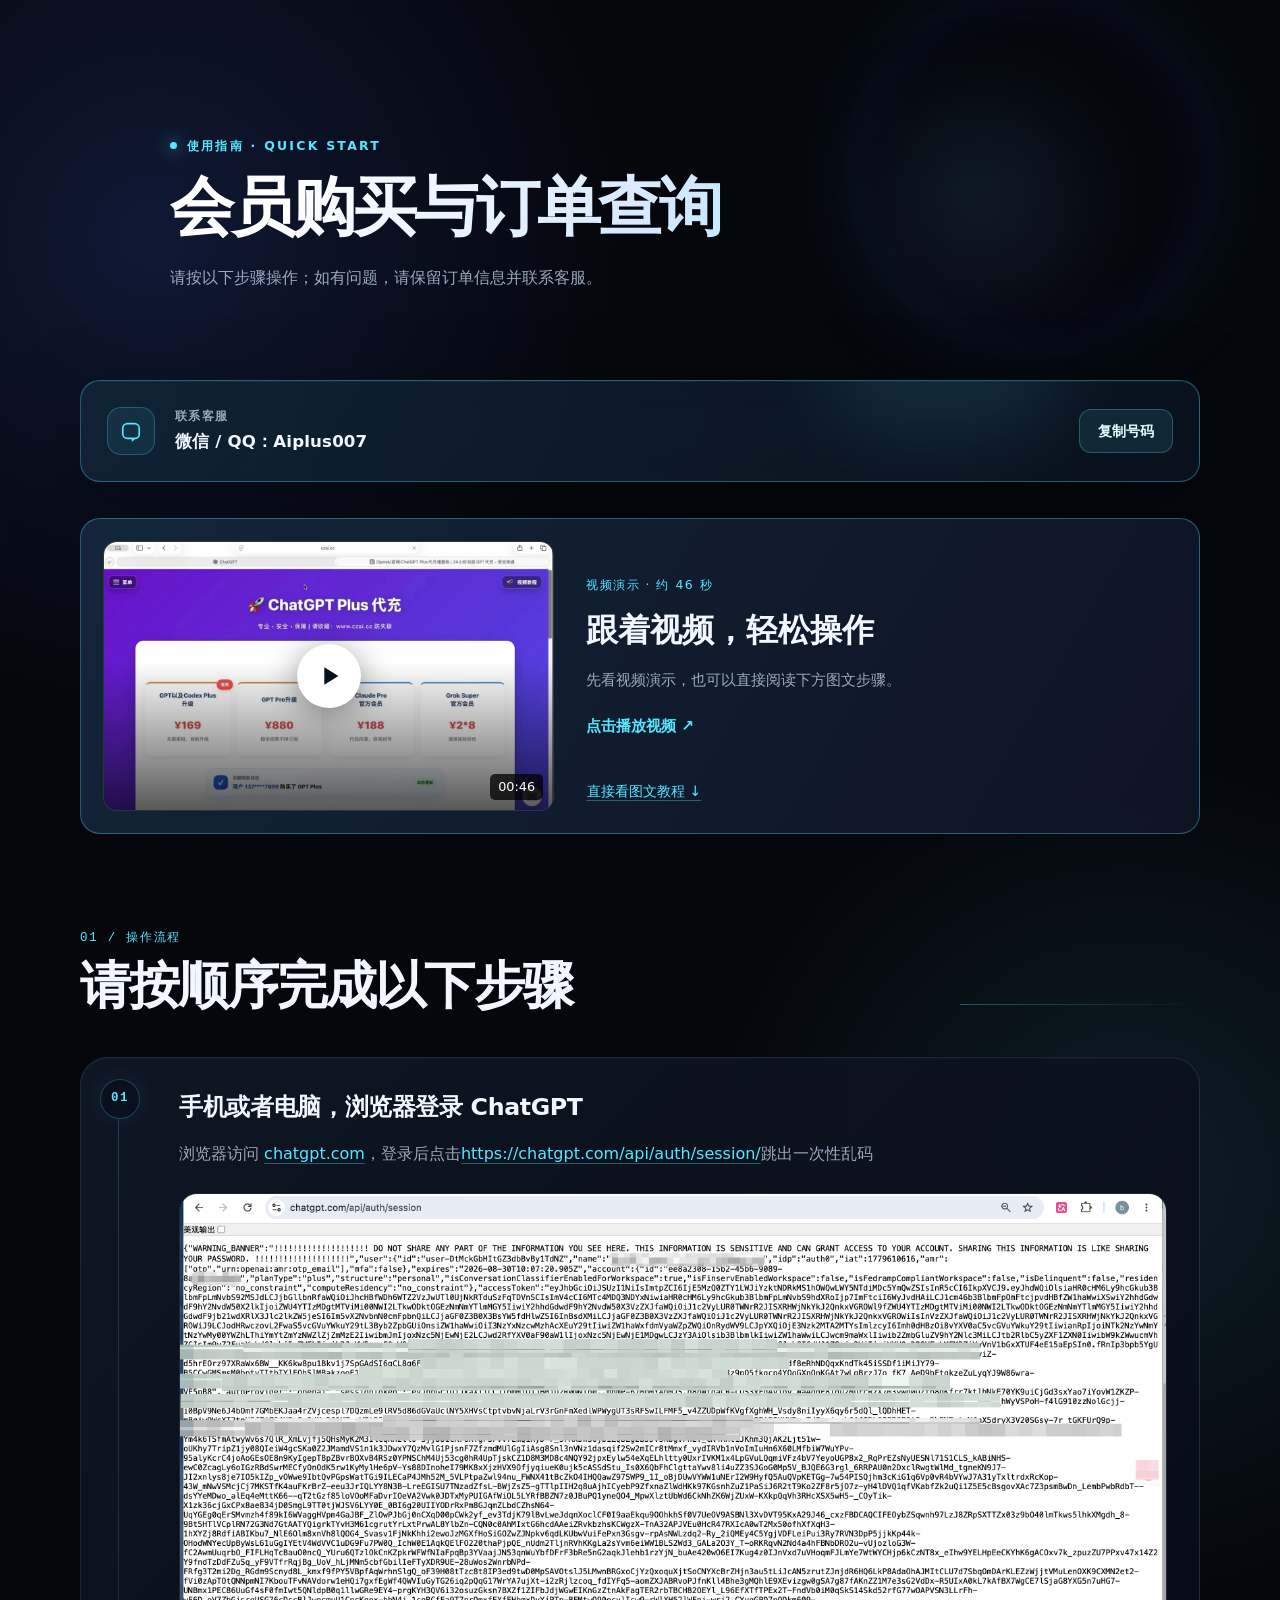
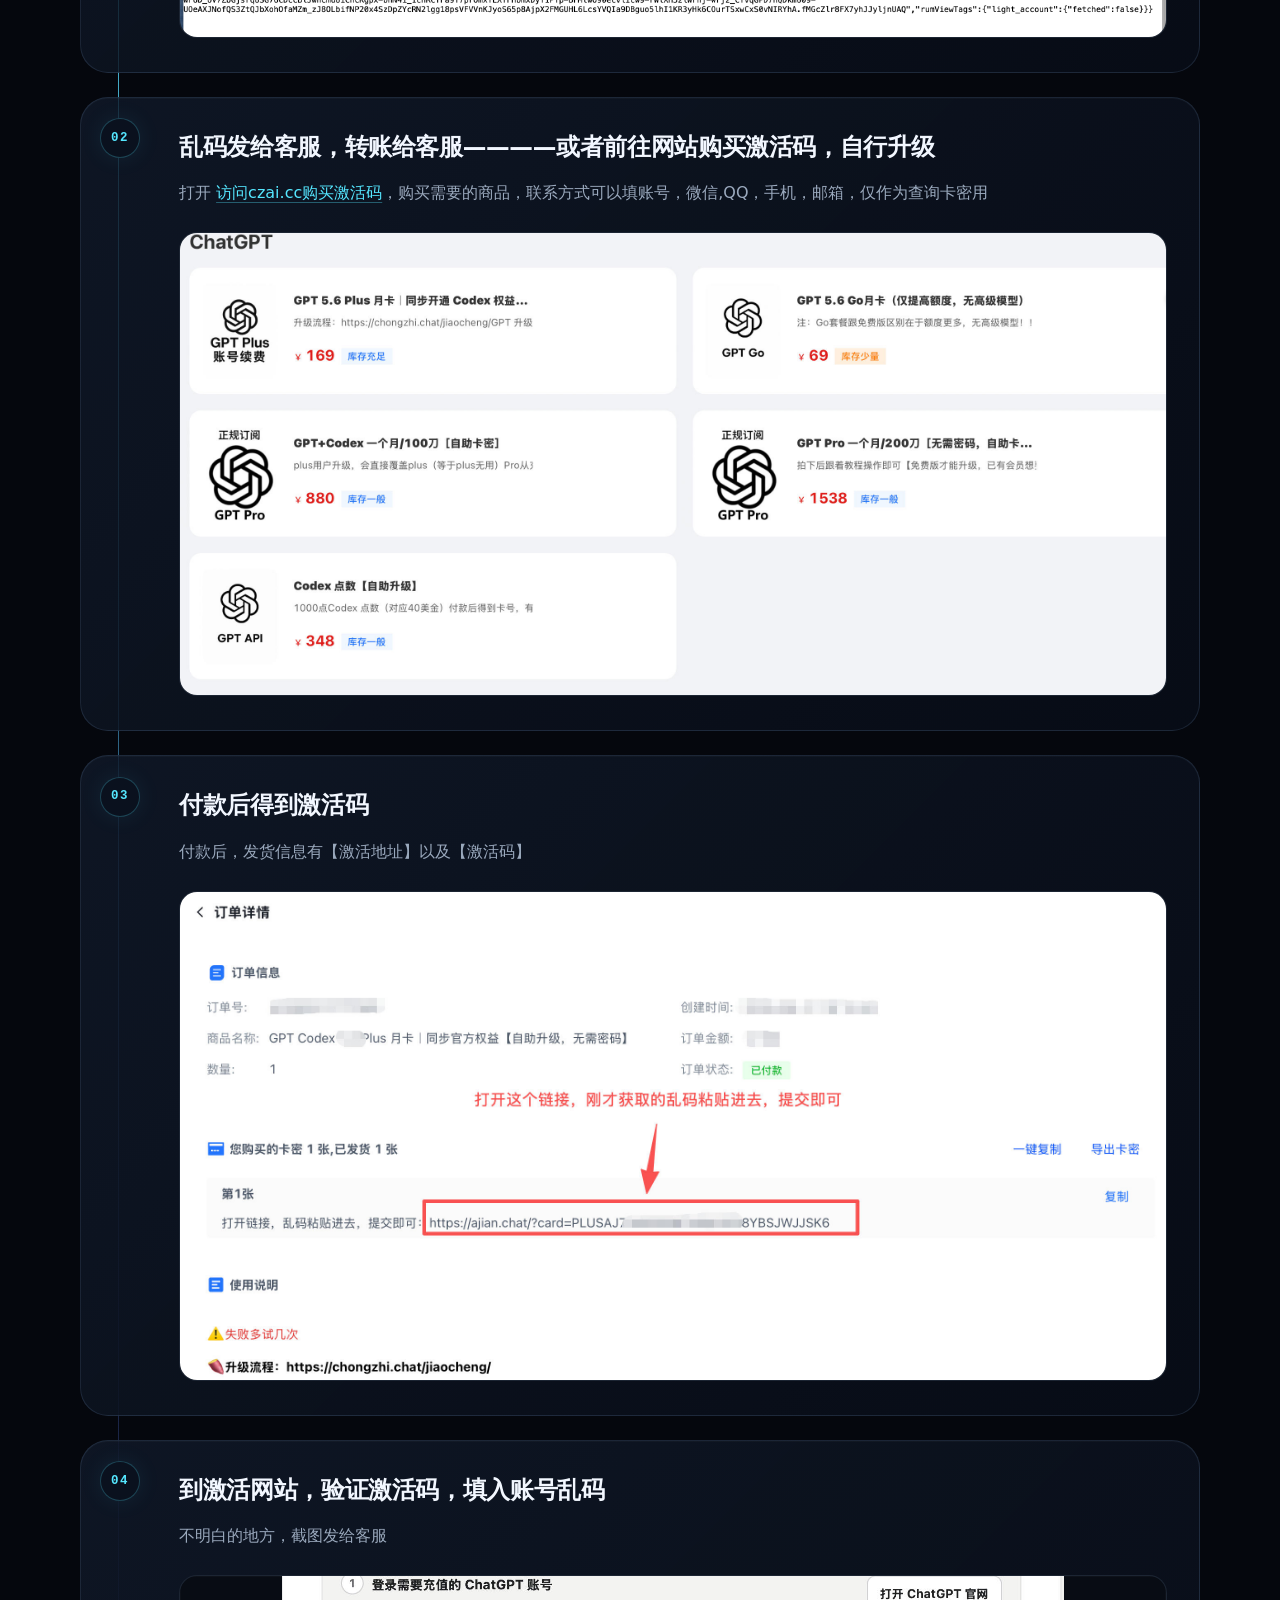
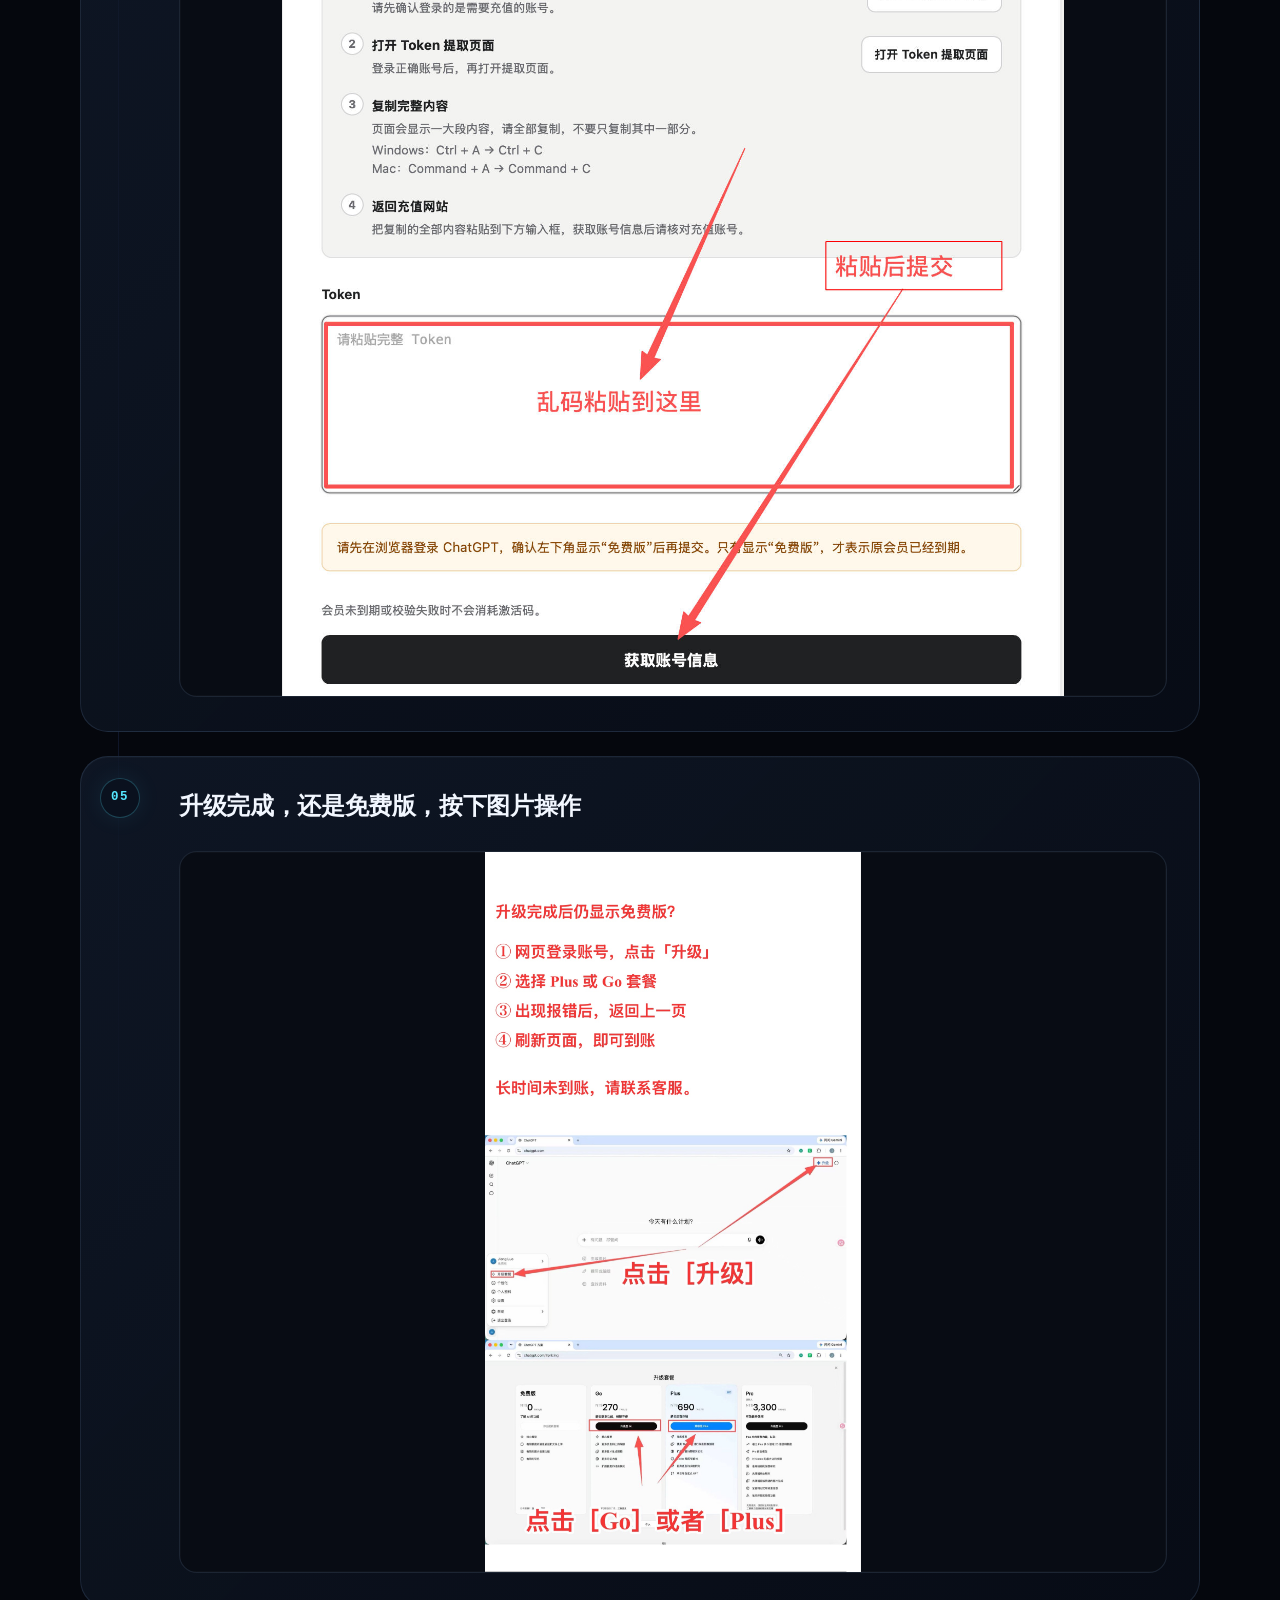
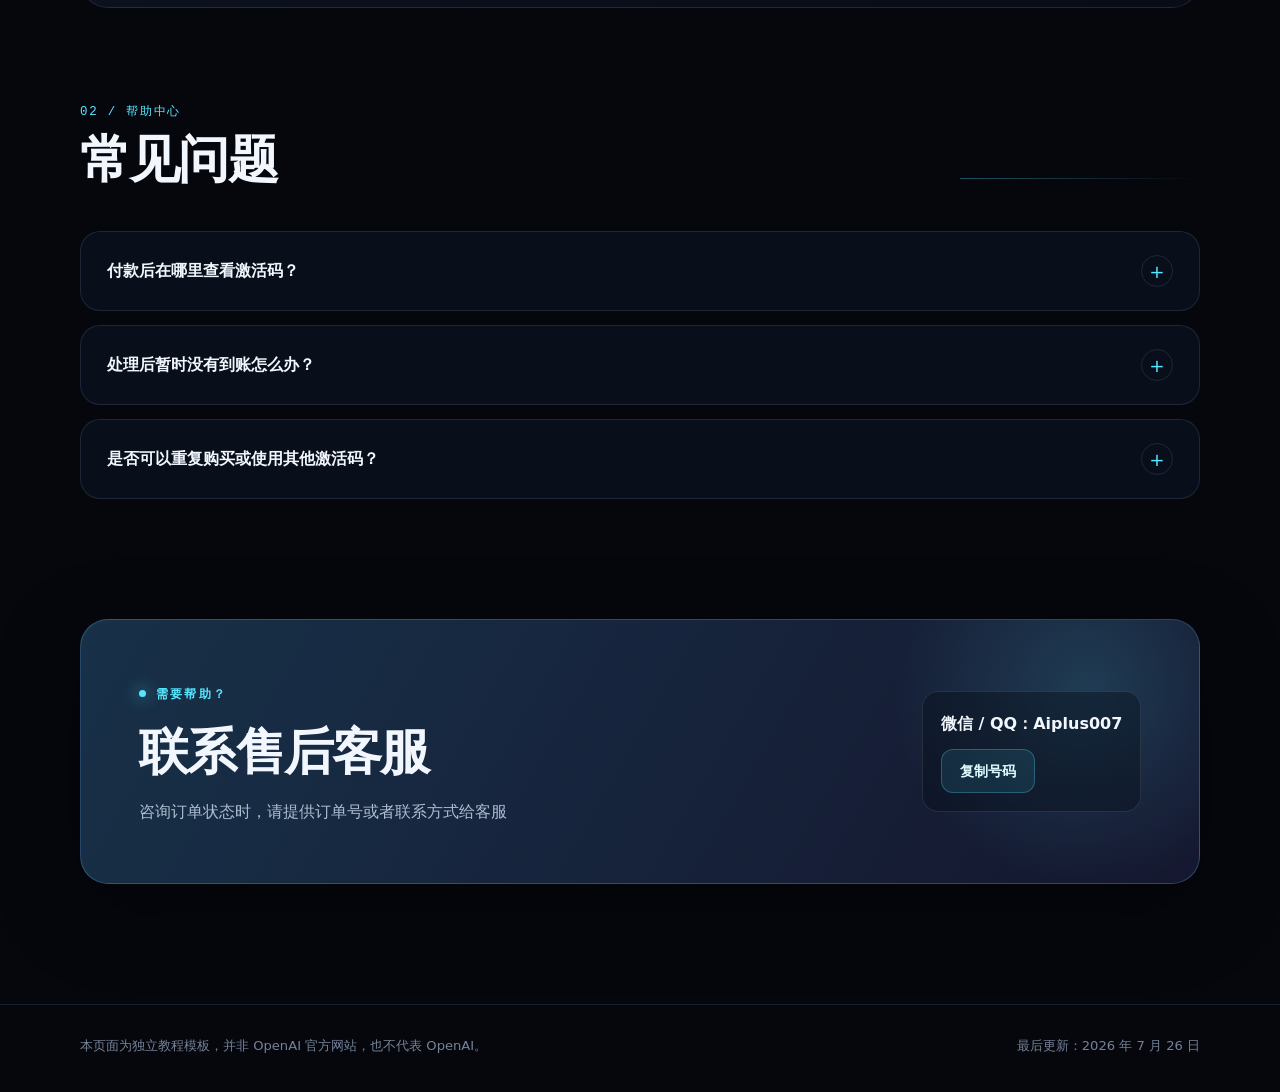
==== commit 210f2221: "Make tutorial video recognizable with thumbnail and play overlay" ====
--- a/jiaocheng/index.html
+++ b/jiaocheng/index.html
@@ -781,20 +781,19 @@
 
     /* Video tutorial: scoped styles preserve the existing page. */
     .video-guide {
-      display: grid;
-      grid-template-columns: minmax(0, 1fr) auto;
-      align-items: center;
-      gap: 24px;
+      position: relative;
       margin-top: 36px;
-      padding: 24px;
+      padding: 22px;
       border: 1px solid var(--line-bright);
       border-radius: var(--radius-md);
       background: linear-gradient(120deg, rgba(21, 43, 65, .85), rgba(16, 21, 39, .9));
     }
     .video-launch {
-      display: flex;
+      display: grid;
+      grid-template-columns: minmax(240px, 42%) minmax(0, 1fr);
       align-items: center;
-      gap: 20px;
+      gap: 32px;
+      width: 100%;
       padding: 0;
       border: 0;
       color: var(--text);
@@ -802,22 +801,41 @@
       text-align: left;
       cursor: pointer;
     }
+    .video-thumbnail {
+      position: relative;
+      display: block;
+      overflow: hidden;
+      aspect-ratio: 5 / 3;
+      border: 1px solid rgba(255, 255, 255, .16);
+      border-radius: 14px;
+      background: #080c14;
+    }
+    .video-thumbnail img { display: block; width: 100%; height: 100%; object-fit: cover; }
+    .video-thumbnail::after { position: absolute; inset: 0; content: ""; background: linear-gradient(transparent 45%, rgba(0,0,0,.65)); }
     .video-play {
+      position: absolute;
+      z-index: 1;
+      top: 50%; left: 50%;
       display: grid;
-      flex: 0 0 68px;
-      height: 68px;
+      width: 64px; height: 64px;
       place-items: center;
-      border: 1px solid rgba(85, 231, 255, .45);
-      border-radius: 20px;
-      color: var(--cyan);
-      background: rgba(85, 231, 255, .1);
-      transition: background 180ms ease, transform 180ms ease;
-    }
-    .video-play svg { width: 26px; height: 26px; }
-    .video-launch:hover .video-play { background: rgba(85, 231, 255, .2); transform: scale(1.04); }
-    .video-title { display: block; margin: 0 0 4px; font-size: 1.2rem; font-weight: 750; }
-    .video-caption { display: block; color: var(--muted); font-size: .9rem; }
-    .video-skip { padding: 10px 0; font-size: .9rem; white-space: nowrap; }
+      border: 1px solid rgba(255,255,255,.65);
+      border-radius: 50%;
+      color: #07121c;
+      background: #fff;
+      box-shadow: 0 6px 32px rgba(0,0,0,.4);
+      transform: translate(-50%, -50%);
+      transition: background 180ms ease, scale 180ms ease;
+    }
+    .video-play svg { width: 28px; height: 28px; }
+    .video-launch:hover .video-play { background: var(--cyan); scale: 1.08; }
+    .video-duration { position: absolute; z-index: 1; right: 10px; bottom: 10px; padding: 2px 8px; border-radius: 5px; background: rgba(0,0,0,.75); color: #fff; font-size: .8rem; font-variant-numeric: tabular-nums; }
+    .video-description { display: block; padding-bottom: 38px; }
+    .video-label { display: block; margin-bottom: 8px; color: var(--cyan); font-size: .78rem; letter-spacing: .12em; }
+    .video-title { display: block; margin: 0 0 10px; font-size: clamp(1.4rem, 2.6vw, 2rem); font-weight: 750; }
+    .video-caption { display: block; color: var(--muted); font-size: .95rem; }
+    .video-watch { display: inline-flex; align-items: center; gap: 8px; margin-top: 20px; color: var(--cyan); font-size: .95rem; font-weight: 700; }
+    .video-skip { position: absolute; left: calc(42% + 36px); bottom: 24px; padding: 6px 0; font-size: .9rem; }
     .video-launch:focus-visible, .video-skip:focus-visible, .video-close:focus-visible {
       outline: 2px solid var(--cyan); outline-offset: 5px; border-radius: 8px;
     }
@@ -841,12 +859,14 @@
     .video-help { margin: 0; padding: 12px 20px; color: var(--muted); font-size: .8rem; }
     #steps-title { scroll-margin-top: 24px; }
     @media (max-width: 600px) {
-      .video-guide { grid-template-columns: 1fr; gap: 14px; padding: 20px; }
-      .video-launch { gap: 14px; }
-      .video-play { flex-basis: 54px; height: 54px; border-radius: 16px; }
-      .video-title { font-size: 1.08rem; }
-      .video-caption { font-size: .82rem; }
-      .video-skip { justify-self: start; margin-left: 68px; padding: 6px 0; }
+      .video-guide { padding: 14px; }
+      .video-launch { grid-template-columns: 1fr; gap: 20px; }
+      .video-thumbnail { width: 100%; }
+      .video-description { padding: 0 6px; }
+      .video-title { font-size: 1.4rem; }
+      .video-caption { font-size: .88rem; }
+      .video-watch { margin-top: 14px; }
+      .video-skip { position: static; display: inline-block; margin: 16px 6px 4px; }
     }
   </style>
 </head>
@@ -875,9 +895,13 @@
     </aside>
 
     <section class="video-guide" aria-label="视频教程">
-      <button class="video-launch" type="button" id="video-launch" aria-haspopup="dialog" aria-controls="video-dialog">
-        <span class="video-play" aria-hidden="true"><svg viewBox="0 0 24 24" fill="currentColor"><path d="M8 4.5v15l12-7.5z"/></svg></span>
-        <span><span class="video-title">视频教程</span><span class="video-caption">约 46 秒 · 点击放大观看，可随时暂停</span></span>
+      <button class="video-launch" type="button" id="video-launch" aria-label="播放视频教程，约46秒" aria-haspopup="dialog" aria-controls="video-dialog">
+        <span class="video-thumbnail">
+          <img src="./video-thumbnail.jpg" alt="视频教程画面预览" width="1200" height="720">
+          <span class="video-play" aria-hidden="true"><svg viewBox="0 0 24 24" fill="currentColor"><path d="M8 4.5v15l12-7.5z"/></svg></span>
+          <span class="video-duration">00:46</span>
+        </span>
+        <span class="video-description"><span class="video-label">视频演示 · 约 46 秒</span><span class="video-title">跟着视频，轻松操作</span><span class="video-caption">先看视频演示，也可以直接阅读下方图文步骤。</span><span class="video-watch">点击播放视频 ↗</span></span>
       </button>
       <a class="video-skip" href="#steps-title">直接看图文教程 ↓</a>
     </section>
@@ -1001,7 +1025,7 @@
       <h2 id="video-dialog-title">视频教程</h2>
       <button class="video-close" type="button" aria-label="关闭视频" autofocus>×</button>
     </div>
-    <video class="video-player" id="tutorial-video" controls playsinline preload="none" width="1200" height="720">
+    <video class="video-player" id="tutorial-video" controls playsinline preload="none" poster="./video-thumbnail.jpg" width="1200" height="720">
       <source src="./tutorial-video.mp4" type="video/mp4">
       您的浏览器暂不支持播放视频，请使用下方链接打开。
     </video>
